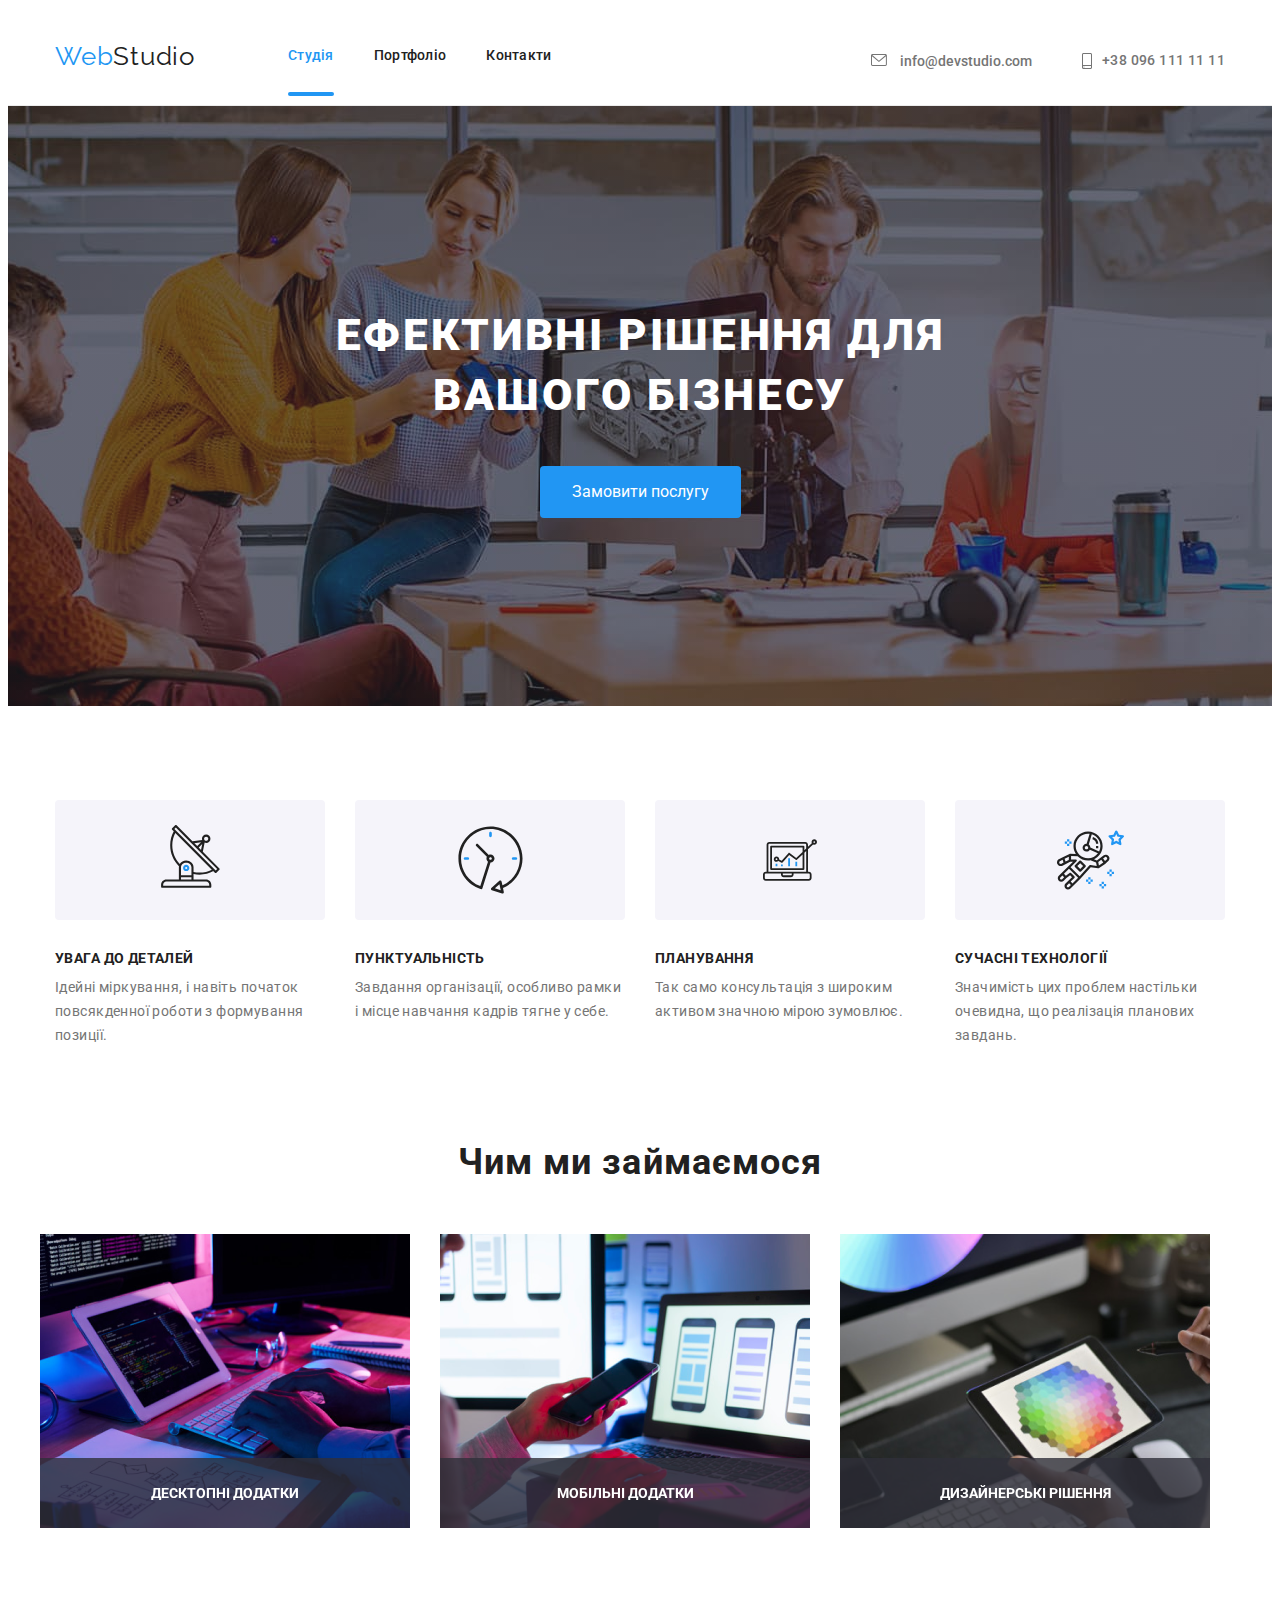
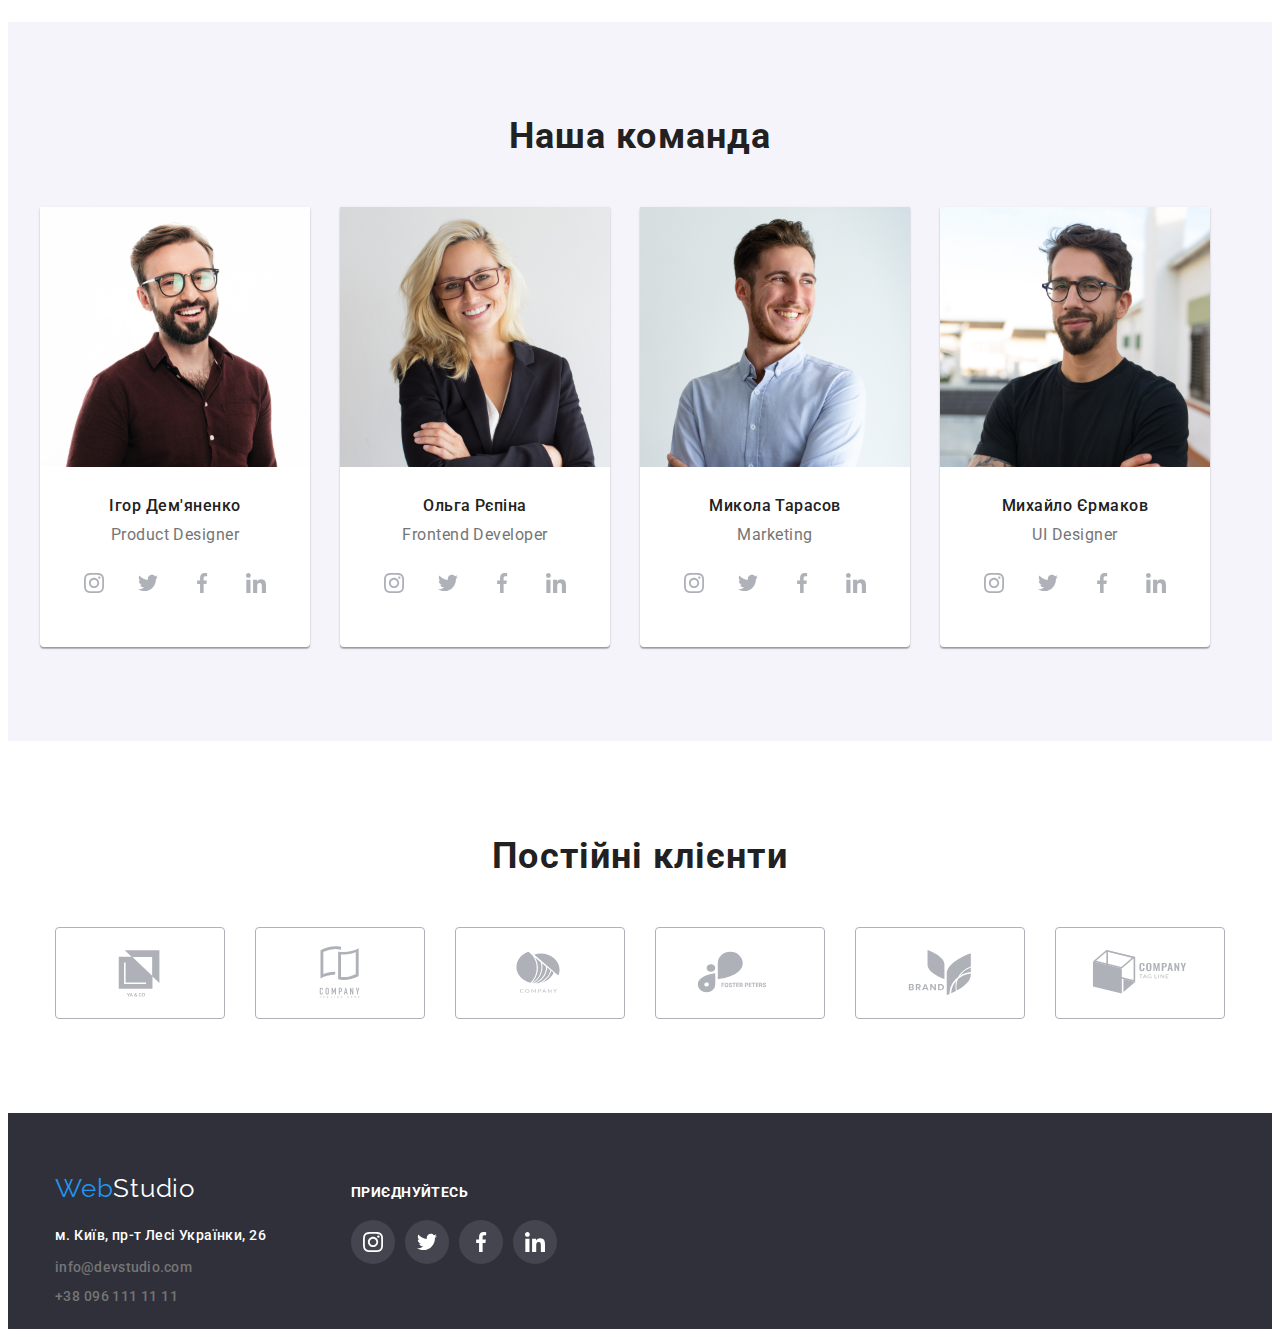
==== index.html @ a41fbf71 "clone" ====
<!DOCTYPE html>
<html lang="en">
<head>
    <meta charset="UTF-8">
    <meta http-equiv="X-UA-Compatible" content="IE=edge">
    <meta name="viewport" content="width=device-width, initial-scale=1.0">
    <title>Document</title>
    <link rel="preconnect" href="https://fonts.googleapis.com">
    <link rel="preconnect" href="https://fonts.gstatic.com" crossorigin>
    <link href="https://fonts.googleapis.com/css2?family=Raleway:wght@700&family=Roboto:wght@400;500;700;900&display=swap" rel="stylesheet">
    <link rel="stylesheet" href="https://cdnjs.cloudflare.com/ajax/libs/modern-normalize/1.1.0/modern-normalize.min.css" integrity="sha512-wpPYUAdjBVSE4KJnH1VR1HeZfpl1ub8YT/NKx4PuQ5NmX2tKuGu6U/JRp5y+Y8XG2tV+wKQpNHVUX03MfMFn9Q==" crossorigin="anonymous" referrerpolicy="no-referrer" />
    <link rel="stylesheet" href="./css/styles.css">
</head>
<body>
<header class="page-header">
<div class="container">
<nav class="main-nav">
<a class="studio line" href="./index.html">Web<span class="span-color">Studio</span></a>
<ul class="site-nav list">
    <li class="item"><a href="./index.html" class="link current line decoration">Студія</a></li>
    <li class="item"><a href="portfolio.html" class="link line">Портфоліо</a></li>
    <li class="item"><a href="Контакти" class="link line">Контакти</a></li>
</ul>
<ul class="info list">
    <li class="meil"><a href="mailto:info@devstudio.com" class="meilstyle line icon-meil"> 
    <svg class="post-icon" width="16" height="12">
    <use href="./images/info.svg#icon-letter"></use>
    </svg> info@devstudio.com</a>


<li class="telefon"><a href="tel:+380961111111" class="telefonstyle line icon-smartphone">
    <svg class="telefon-icon-two" width="10" height="16">
        <use href="./images/info.svg#icon-telephone"></use>
    </svg> +38 096 111 11 11</a>
    
</li>
</div>
</ul>
</nav>
</div>
</header>
<main>
<section class="hero hero-image">
<h1 class="hero-title">Ефективні рішення для <br> вашого бізнесу</h1>
<button data-modal-open class="hero button" type="button">Замовити послугу</button>
<div class="backdrop is-hidden" data-modal>
<div class="modal">
<button class="close-button" data-modal-close>
    <svg class="close-symbol" width="30" height="30">
        <use href="./images/closing.svg#icon-close"></use>
    </svg>
</button>
</div>
</div>
</section>

<section class="features-padding">
<div class="container">
<h2 class="hiden">Особливості</h2>
<ul class="features list">
<li class="features-lists">
<div class="symbol-of-features">
<svg class="features-symbol" width="70" height="70">
    <use href="./images/symbols.svg#icon-antenna"></use>
</svg>
</div>

<h3 class="features-title">Увага до деталей</h3>
<p class="features-text">Ідейні міркування, і навіть початок повсякденної роботи з формування позиції.</p>
</li>

<li class="features-lists">
<div class="symbol-of-features">
    <svg class="features-symbol" width="67" height="70">
        <use href="./images/symbols.svg#icon-clock"></use>
    </svg>
    </div>
<h3 class="features-title">ПУНКТУАЛЬНІСТЬ</h3>
<p class="features-text">Завдання організації, особливо рамки і місце навчання кадрів тягне у себе.</p>
</li>

<li class="features-lists ">
    <div class="symbol-of-features">
        <svg class="features-symbol" width="70" height="54">
            <use href="./images/symbols.svg#icon-diagram"></use>
        </svg>
        </div>
<h3 class="features-title">ПЛАНУВАННЯ</h3>
<p class="features-text">
Так само консультація з широким активом значною мірою зумовлює.
</p>
</li>

<li class="features-lists">
    <div class="symbol-of-features">
        <svg class="features-symbol" width="67" height="70">
            <use href="./images/symbols.svg#icon-astronaut"></use>
        </svg>
        </div>
<h3 class="features-title">СУЧАСНІ ТЕХНОЛОГІЇ</h3>
<p class="features-text">Значимість цих проблем настільки очевидна, що реалізація планових завдань.</p>
</li>
</ul>
</div>
</section>
<section class="work">
<div class="container">
<h2 class="work-title">Чим ми займаємося</h2>
<ul class="list pictures-line">

<li class="pictures-item">
    <div class="work-description">
    <img width="370" src="./images/picture1.png" alt="Picture">
    <p class="work-text">ДЕСКТОПНІ ДОДАТКИ</p>
    </div>
</li>

<li class="pictures-item">
    <div class="work-description">
    <img width="370" src="./images/picture2.png" alt="Picture2">
    <p class="work-text">МОБІЛЬНІ ДОДАТКИ</p>
    </div>
</li>

<li class="pictures-item">
    <div class="work-description">
    <img width="370" src="./images/picture3.png" alt="Picture3">
    <p class="work-text">Дизайнерські рішення</p>
    </div>
</li>
</ul>
</div>
</section>
<section class="team">
<div class="container">
<h2 class="team-title">Наша команда</h2>
<ul class="comand list comand-links">
    <li class="comand-item">
    <img width="270" src="./images/Igor.jpg" alt="Igor">
    <h3 class="comand-title">Ігор Дем'яненко</h3>
    <p class="comand-text">Product Designer</p>
     <ul class="social-items">
    <li class="social-lists"><a class="social-links link" href="#">
    <svg class="team-social-links" width="20" height="20">
        <use href="./images/icons.svg#icon-instagram"></use>
    </svg>
    </a></li>
    <li class="social-lists"><a class="social-links link" href="#">
        <svg class="team-social-links" width="20" height="20">
            <use href="./images/icons.svg#icon-twitter"></use>
        </svg>
    </a></li>
    <li class="social-lists"><a class="social-links link" href="#">
        <svg class="team-social-links" width="20" height="20">
            <use href="./images/icons.svg#icon-facebook"></use>
        </svg>
    </a></li>
    <li class="social-lists"><a class="social-links link" href="#">
        <svg class="team-social-links" width="20" height="20">
            <use href="./images/icons.svg#icon-linkedin"></use>
        </svg>
    </a></li>
     </ul>
    <li>
        <li class="comand-item">
        <img width="270" src="./images/Olga.jpg" alt="Olga">
       <h3 class="comand-title">Ольга Рєпіна</h3> 
       <p class="comand-text">Frontend Developer</p>
       <ul class="social-items">
        <li class="social-lists"><a class="social-links link" href="#">
            <svg class="team-social-links" width="20" height="20">
                <use href="./images/icons.svg#icon-instagram"></use>
            </svg>
        </a></li>
        <li class="social-lists"><a class="social-links link" href="#">
            <svg class="team-social-links" width="20" height="20">
                <use href="./images/icons.svg#icon-twitter"></use>
            </svg>
        </a></li>
        <li class="social-lists"><a class="social-links link" href="#">
            <svg class="team-social-links" width="20" height="20">
                <use href="./images/icons.svg#icon-facebook"></use>
            </svg>
        </a></li>
        <li class="social-lists"><a class="social-links link" href="#">
            <svg class="team-social-links" width="20" height="20">
                <use href="./images/icons.svg#icon-linkedin"></use>
            </svg>
        </a></li>
         </ul>
        </li>
        
        <li class="comand-item">
            <img width="270" src="./images/Mykola.jpg" alt="Mykola">
           <h3 class="comand-title">Микола Тарасов</h3> 
           <p class="comand-text">Marketing</p> 
           <ul class="social-items">
            <li class="social-lists"><a class="social-links link" href="#">
                <svg class="team-social-links" width="20" height="20">
                    <use href="./images/icons.svg#icon-instagram"></use>
                </svg>
            </a></li>
            <li class="social-lists"><a class="social-links link" href="#">
                <svg class="team-social-links" width="20" height="20">
                    <use href="./images/icons.svg#icon-twitter"></use>
                </svg>
            </a></li>
            <li class="social-lists"><a class="social-links link" href="#">
                <svg class="team-social-links" width="20" height="20">
                    <use href="./images/icons.svg#icon-facebook"></use>
                </svg>
            </a></li>
            <li class="social-lists"><a class="social-links link" href="#">
                <svg class="team-social-links" width="20" height="20">
                    <use href="./images/icons.svg#icon-linkedin"></use>
                </svg>
            </a></li>
             </ul>
            </li>

            <li class="comand-item">
            <img width="270" src="./images/Myhailo.jpg" alt="Myhailo">
            <h3 class="comand-title">Михайло Єрмаков</h3>
            <p class="comand-text">UI Designer</p>
            <ul class="social-items">
                <li class="social-lists"><a class="social-links link" href="#">
                    <svg class="team-social-links" width="20" height="20">
                        <use href="./images/icons.svg#icon-instagram"></use>
                    </svg>
                </a></li>
                <li class="social-lists"><a class="social-links link" href="#">
                    <svg class="team-social-links" width="20" height="20">
                        <use href="./images/icons.svg#icon-twitter"></use>
                    </svg>
                </a></li>
                <li class="social-lists"><a class="social-links link" href="#">
                    <svg class="team-social-links" width="20" height="20">
                        <use href="./images/icons.svg#icon-facebook"></use>
                    </svg>
                </a></li>
                <li class="social-lists"><a class="social-links link" href="#">
                    <svg class="team-social-links" width="20" height="20">
                        <use href="./images/icons.svg#icon-linkedin"></use>
                    </svg>
                </a></li>
                 </ul>
            </li>
    </ul>
    </div>
</section>

<section class="clients">
<div class="container">
<h2 class="clients-title">Постійні клієнти</h2>
<ul class="clients-list">
<li class="clients-images"><a class="brand-link link" href="#">
    <svg class="brand-icon" width="106" height="60">
        <use href="./images/brands.svg#icon-yaco"></use>
     </svg> 
</a>
</li>

<li class="clients-images"><a class="brand-link link" href="#">
    <svg class="brand-icon" width="106" height="60">
        <use href="./images/brands.svg#icon-tagline"></use>
     </svg> 
</a>
</li>

<li class="clients-images"><a class="brand-link link" href="#">
    <svg class="brand-icon" width="106" height="60">
        <use href="./images/brands.svg#icon-company"></use>
     </svg> 
</a> 
</li>

<li class="clients-images"><a class="brand-link link" href="#">
    <svg class="brand-icon" width="106" height="60">
        <use href="./images/brands.svg#icon-foster-peters"></use>
     </svg> 
</a>
</li>

<li class="clients-images"><a class="brand-link link" href="#">
    <svg class="brand-icon" width="106" height="60">
        <use href="./images/brands.svg#icon-brand"></use>
     </svg>
</a>     
</li>

<li class="clients-images"><a class="brand-link link" href="#">
    <svg class="brand-icon" width="106" height="60">
        <use href="./images/brands.svg#icon-company-cube"></use>
     </svg> 
</a>
</li>

</ul>
</div>

</section>
</main>

<footer class="side-color company-logo-two studio-line">
 <div class="container">
<div class="logo-adress">
<address class="list">
    <a class="studiotwo line" href="./index.html">Web<span class="span-color-two">Studio</span></a>
 
<ul class="site-nav-two list">
<li class="adress"><a href="https://goo.gl/maps/or9m5MUyjeENMJDf9" class="link line " target="_blank" rel="noopener noreferrer">м. Київ, пр-т Лесі Українки, 26</a></li>
<li class="meil"><a href="mailto:info@devstudio.com" class="link line ">info@devstudio.com</a></li>
<li class="telefon"><a href="tel:+380961111111" class="link line ">+38 096 111 11 11</a></li>
</ul>
 </address>
 </div>
 

 <div class="join-main">
 <h2 class="join-title">ПРИЄДНУЙТЕСЬ</h2>
 <ul class="social-items">
    <li class="social-lists"><a class="social-links-footer link" href="#">
        <svg class="social-links-team" width="20" height="20">
            <use href="./images/icons.svg#icon-instagram"></use>
        </svg>
    </a></li>
    <li class="social-lists"><a class="social-links-footer link" href="#">
        <svg class="social-links-team" width="20" height="20">
            <use href="./images/icons.svg#icon-twitter"></use>
        </svg>
    </a></li>
    <li class="social-lists"><a class="social-links-footer link" href="#">
        <svg class="social-links-team" width="20" height="20">
            <use href="./images/icons.svg#icon-facebook"></use>
        </svg>
    </a></li>
    <li class="social-lists"><a class="social-links-footer link" href="#">
        <svg class="social-links-team" width="20" height="20">
            <use href="./images/icons.svg#icon-linkedin"></use>
        </svg>
    </a></li>
 </ul>
 </div>
 </div>
</footer>
<script src="./js/modal.js"></script>
</body>
</html>
---- css/styles.css ----
/* основной цвет текста #212121 */

/* цвет 2 для серого #757575 */

/* цвет для веб #2196F3 */

/* цвет снизу ссылок gba(255, 255, 255, 0.6); */

/* вторичный бекграунд  #F5F4FA*/ 

html{
    box-sizing: border-box;
    }
    
    *,*::before,*::after{
    box-sizing: inherit;
    }
    
    .container{
    width: 1200px;
    padding-left: 15px;
    padding-right: 15px;
    margin-left: auto;
    margin-right: auto;
    }
    
    
    
    
    a{
    text-decoration: none;
    }
    
    :root{
        --main-text-color: #212121;
        --text-color-second: #757575;
        
        }
    
        img{
        display: block;
        }
        
        body{
        background-color: #FFFFFF;
        color: var(--main-text-color);
        font-family: Roboto,sans-serif;
        
        }
        
        .line{
        text-decoration: none;
        }
        
        .link{
            font-family: 'Roboto';
            font-style: normal;
            font-weight: 500;
            font-size: 14px;
            line-height: 1.14px;
            letter-spacing: 0.02em;
        }
        
        
        
        .studio{
            
            font-size: 26px;
            line-height: 1.19;
           
        }
        
        .studiotwo{
            
            font-size: 26px;
            line-height: 1.19;
        }
        
        .list{
            
        padding: 0;
        margin: 0;
        list-style: none;
        }
    
        
        h2,
        h3,
        h4,
        h5,
        h6{
        color: var(--main-text-color);
        margin: 0;
        }
    
        h1{
        margin: 0;
        padding: 0;
        }
    
        p{
        margin: 0;
        }
        
        ul{
        margin: 0;
        padding: 0;
        }
        
        
        header{
        border-bottom: 1px solid #ECECEC;
        }

        
        
        .studio{
        font-family: 'Raleway';
        font-style: normal;
        color: #2196F3;
        
        font-size: 26px;
        line-height: 1.19;
        letter-spacing: 0.03em;
        }
        
        .studiotwo{
            font-family: 'Raleway';
            font-style: normal;
        color: #2196F3;
        
        font-size: 26px;
        line-height: 1.19;
        letter-spacing: 0.03em;
        }
        
        .span-color{
        color: #212121;
        }
        
        .span-color-two{
        color: #FFFFFF;
        }
        
        /* site nav and info */
    
        .site-nav{
        margin-left: 93px;
        display: flex;
        
        }
    
       
    
        .site-nav .item:not(:last-child){
            margin-right: 40px;
            
        }
        
        .site-nav a{
        font-family: 'Roboto';
        font-style: normal;
        color: var(--main-text-color);  
        font-weight: 500;
        font-size: 14px;
        line-height: 1.14;
        letter-spacing: 0.02em;  
        }
    
        .site-nav .link{
        display: block;
        padding-top: 32px;
        padding-bottom: 32px;
        transition-property: color;
        transition-duration: 250ms;
        transition-timing-function: cubic-bezier((0.4, 0, 0.2, 1));
        }
        
        .site-nav-two .link{
            transition-property:color;
            transition-duration: 250ms;
            transition-timing-function: cubic-bezier((0.4, 0, 0.2, 1));
        }
        
        
        .info{
        padding-top: 32px;
        padding-bottom: 32px;
        margin-left: auto;
        display: flex;
        justify-content: center;
        
        }

        .meilstyle{
        color: #757575;
        transition-property: color;
        transition-duration: 250ms;
        transition-timing-function: cubic-bezier((0.4, 0, 0.2, 1));
        }
        
        .meil{
            margin-right: 50px;
            
        }
        
        .meil-icon{
            display: flex;
        justify-content: left;
        fill:#757575;
        
        }

        .meil-icon:hover{
        color: #2196F3;
        }

        .post-icon{
            
            margin-right: 10px;
            fill: currentColor;
            
            
        }

        .telefonstyle{
            transition-property:color;
        transition-duration: 250ms;
        transition-timing-function: cubic-bezier((0.4, 0, 0.2, 1));
        }
        
        .telefon-icon{
            display: flex;
            justify-content: left;
            fill: #757575;
            
        }

        .telefon-icon:hover{
            color: #2196F3;
        }

        .telefon-icon-two{
            
        margin-right: 10px;
        fill: currentColor;
        
        }
       
       .telefon:hover{
        color: #2196F3;
       }
       
       
    
        .main-nav{
        display: flex;
        align-items: center;
        
        }
    
        .line-buttons{
        
        display: flex;
        align-items: center;
        justify-content: center
        }
    
        .button-item:not(last-child){
        margin-right: 30px;
        }
    
        .buttons-all{
        background-color:#FFFFFF
        }
    
        
        .meil a{
            
        font-family: 'Roboto';
        font-style: normal;
        font-weight: 500;
        font-size: 14px;
        line-height: 1.14;
        color: var(--text-color-second);
        
        }
        .telefon a{
            display: flex;
            align-items: center;
            font-family: 'Roboto';
            font-style: normal;
            font-weight: 500;
            font-size: 14px;
            line-height: 1.71;
            letter-spacing: 0.03em;
            color: var(--text-color-second);
            
        }

        .info{
        align-items: center;
        }
        
        .site-nav-two .link:hover,
        .site-nav-two .link:focus {
        color: #2196F3;
        }
    
        .site-nav .link:hover,
        .site-nav .link:focus {
        color: #2196F3;
        }
        
        .site-nav .link.current{
        color: #2196F3;
        }
        
        .meilstyle:hover,
        .meilstyle:focus {
        color: #2196F3;
        }
        
        

        .telefonstyle:hover,
        .telefonstyle:focus {
        color: #2196F3;
        }

        .site-nav .link{
            position: relative;
        }
        
        .item .decoration::after{
            content:'' ;
        display: block;
        width: 100%;
        height: 4px;
        background: #2196F3;
        position: absolute;
        border-radius: 2px;
        bottom: 0;
        left: 0;
        }

        

        

        .links{
            
            
            font-size: 26px;
            line-height: 1.19;
            letter-spacing: 0.03em;
        }
        
        .current-now{
        color: #FFFFFF;
        background-color: #2196F3;
            
            
            font-size: 26px;
            line-height: 1.19;
            letter-spacing: 0.03em;
        }
        
        
        
        /* Hero */
        .hero{
        
            padding-top: 200px;
            padding-bottom: 200px;
            text-align: center;
        background-color: #2F303A;
        }


        .hero-image{
            
            background-color: #2F303A;
            background-image: linear-gradient(
                to right,
                 rgba(47, 48, 58, 0.4),
                 rgba(47, 48, 58, 0.4)),
                url(../images/hero.jpg);
            max-width: 1600px;
            height: 600px;
            margin-left: auto;
            margin-right: auto;
            background-repeat: no-repeat;
            background-position: center;
            background-size: cover;
        
        }

        .hero-title{
            
            margin-bottom: 40px;
            margin-top: 0;
            font-weight: 900;
            font-size: 44px;
            line-height: 1.36;
            text-align: center;
            letter-spacing: 0.06em;
            text-transform: uppercase;
            
            color: #FFFFFF;
        }
        
        .hero.button{
        cursor: pointer;
        border: 0;
        border-radius: 4px;
        padding: 11px 32px;
        text-align: center;
        color: #FFFFFF;
        background-color: #2196F3;
        font-family: inherit;
        
        font-size: 16px;
        line-height: 1.87;
        }

        .backdrop{
        position: fixed;
        top: 0;
        left: 0;
        width: 100%;
        height: 100%;
        background-color:rgba(0, 0, 0, 0.2);;
        }

        .backdrop.is-hidden{
        opacity: 0;
        pointer-events: none;
        }

        .close-button{
            background: transparent;
            border: 1px solid rgba(0, 0, 0, 0.1);
            border: none;
            position: absolute;
            right: 8px;
            top: 8px;
        }

        

        .modal{
        min-width: 528px;
        min-height: 581px;
        top: 221px;
        left: 536px;
        background-color: #FFFFFF;
        position: absolute;
        top: 50%;
        left: 50%;
        transform: translate(-50%, -50%) scale(1);
        box-shadow: 0px 1px 3px rgba(0, 0, 0, 0.12), 0px 1px 1px rgba(0, 0, 0, 0.14), 0px 2px 1px rgba(0, 0, 0, 0.2);
        border-radius: 4px;
        transition: transform 300ms linear ;
        }

        .backdrop.is-hidden .modal{
            transform: translate(-50%, -50%) scale(0);
        }

        .close-symbol{
            display: flex;
            align-items: center;
            justify-content: center;
            
        }
        
        /* Main page */
        
        .hiden{
        position: absolute;
        clip: rect(0 0 0 0);
        width: 1px;
        height: 1px;
        margin: -1px;
        }
        
        .features p{
        color: var(--text-color-second);
        }
        
        .features{
            display: flex;
        }
    
        .features-padding{
        padding-top: 94px;
        }
    
        .features-title{
        
        
        font-size: 14px;
        line-height: 16px;
        letter-spacing: 0.03em;
        text-transform: uppercase;
        
        color: var(--main-text-color);
        }
        
        .features-text{
        margin-top: 10px;
        margin-bottom: 0;
        
        font-size: 14px;
        line-height: 1.71;
        letter-spacing: 0.03em;
        color: var(--text-color-second);
        }

        .features-list{
            list-style-type: none;
            display: flex;
            align-items: center;
            justify-content: center;
            gap: 30px;
            
        
        
        }

        .symbol-of-features{
            display: flex;
            align-items: center;
            justify-content: center;
            background: #F5F4FA;
            border-radius: 4px;
            width: 270px;
            height: 120px;
            margin-bottom: 30px;
            
        }

        .features-lists{
            margin-right: 30px;
            gap: 30px;
        }

        
        .pictures-line{
        display: flex;
        align-items: center;
        justify-content: center;
        }
    
        .pictures-item{
        margin-right: 30px;
        }

        .work-description{
        position: relative;
        }

        .work-text{
        white-space: nowrap;
        position: absolute;
        bottom: 0;
        left: 0;
        font-family: 'Roboto';
        font-style: normal;
        display: flex;
        align-items: center;
        justify-content: center;
        width: 100%;
        height: 70px;
        color: #FFFFFF;
        font-weight: 700;
        text-align: center;
        letter-spacing: 0.03;
        text-transform: uppercase;
        font-size: 14px;
        line-height: 16px;
        background: rgba(47, 48, 58, 0.8);
        
        }

        
        .comand{
            
            display: flex;
            align-items: center;
            justify-content: center;
        }
    
        .comand-item{
            box-shadow: 0px 1px 3px rgba(0, 0, 0, 0.12), 0px 1px 1px rgba(0, 0, 0, 0.14), 0px 2px 1px rgba(0, 0, 0, 0.2);
            border-radius: 0px 0px 4px 4px;
        background-color: #FFFFFF;
        margin-right: 30px;
        }
    
        .work{
        padding-bottom: 94px;
        padding-top: 94px;
        }
        
        .work-title{
        padding-bottom: 50px;    
        font-size: 36px;
        line-height: 1.16;
        text-align: center;
        letter-spacing: 0.03em;
        
        color: var(--main-text-color);
        }
        
        .team{
            
            padding-top: 94px;
            padding-bottom: 94px;
        background-color: #F5F4FA;
        
        }
        
        .team-title{
        
            margin-bottom: 50px;
            font-size: 36px;
            line-height: 1.16;
            text-align: center;
            letter-spacing: 0.03em;
            color: var(--main-text-color);
        }
        
        
        
         .team{
        padding-bottom: 94px;
        
         }
    
        .comand p{
        
        color: var(--text-color-second);
        }

        
        
        .comand-title{
            
            margin-top: 30px;
            margin-bottom: 10px;
            font-weight: 500;
            font-size: 16px;
            line-height: 1.18;
            text-align: center;
            letter-spacing: 0.03em;
            color: var(--main-text-color);
        }
        
        .comand-text{
            
            margin-bottom: 16px;
            font-size: 16px;
            line-height: 1.18;
            text-align: center;
            letter-spacing: 0.03em;
            color: var(--text-color-second);
        }

        .social-items{
        padding-bottom: 42px;
        display: flex;
        justify-content: center;
        gap: 10px;
        list-style-type: none;
        }

        .social-lists{
        
        width: 44px;
        height: 44px;
        }

        .social-links{
        
        width: 100%;
        height: 100%;
        border-radius: 50%;
        
        display: flex;
        align-items: center;
        justify-content: center;
        transition-property: background-color;
        transition-duration:  250ms;
        transition-timing-function: cubic-bezier((0.4, 0, 0.2, 1));
        
        }

        .social-links-footer{
            width: 100%;
            height: 100%;
            border-radius: 50%;
            
            display: flex;
            align-items: center;
            justify-content: center;
            background-color: rgba(255, 255, 255, 0.1);;
            transition-property: background-color;
        transition-duration: 250ms;
        transition-timing-function: cubic-bezier((0.4, 0, 0.2, 1));
        }

        .social-links-team{
        fill: #FFFFFF;
        }

        .social-links-footer:hover{
        background-color: #2196F3;
        }

        .social-links-footer:hover .social-links-team{
            fill: #FFFFFF;
        }

        .team-social-links{
        
        fill: #AFB1B8;
        }

        .social-links:hover{
            background-color: #2196F3;
        }

        .social-links:hover .team-social-links{
        fill: #FFFFFF;
        }

        .clients{
            padding-top: 94px;
            padding-bottom: 94px;
            background-color: #FFFFFF;
        }
        

        .clients-title{
        margin-bottom: 50px;
        font-family: 'Roboto';
        font-style: normal;
        font-weight: 700;
        font-size: 36px;
        line-height: 42px;
        text-align: center;
        letter-spacing: 0.03em;

        

color: #212121;
        }

        .clients-list{
            list-style-type: none;
            display: flex;
            align-items: center;
            justify-content: center;
            cursor: pointer;
            
            
        }

        .brand-icon{
        fill: #AFB1B8;
        transition-property: fill;
        transition-duration: 250ms;
        transition-timing-function: cubic-bezier((0.4, 0, 0.2, 1));
        }

        

        .brand-link:hover .brand-icon{
        
        fill: #2196F3;
        }

        

        .brand-link{
            width: 100%;
            height: 100%;
            border-radius: 4px;
            border: 1px solid #AFB1B8;
            display: flex;
            align-items: center;
            justify-content: center;
            width: 170px;
            height: 92px;
            color: #AFB1B8;
            border-color: #AFB1B8;
            transition-property: border;
        transition-duration: 250ms;
        transition-timing-function: cubic-bezier((0.4, 0, 0.2, 1));
        }

        .brand-link:hover{
        border: 1px solid #2196F3;
        }

        

        .clients-images{
        margin-right: 30px;
        }

        .clients-images:last-child{
            margin-right: 0px;
        }
        
        
        /*Portfolio css */
        
        /*buttons*/
         
        .buttons .links{
            transition-property: background-color, color;
            transition-duration: 250ms;
            transition-timing-function: cubic-bezier(0.4, 0, 0.2, 1);}

        .buttons .links:hover,
        .buttons .links:focus{
            box-shadow: 0px 3px 1px rgba(0, 0, 0, 0.1), 0px 1px 2px rgba(0, 0, 0, 0.08), 0px 2px 2px rgba(0, 0, 0, 0.12);
        color: #FFFFFF;
        background-color: #2196F3;
        }
    
        .buttons{
        
        margin-bottom: 50px;
        }
        
        .buttons-all{
        padding-top: 94px;
        }
    
        .button-one{
            cursor: pointer;
        padding-top: 6px;
        padding-bottom: 6px;
        padding-left: 25px;
        padding-right: 25px;
        min-width: 73px;
        border-radius: 4px;
        }
    
        .button-two{
            cursor: pointer;
            padding-top: 6px;
            padding-bottom: 6px;
            padding-left: 22px;
            padding-right: 22px;
        min-width: 125px;
        border-radius: 4px;
        }
    
        .button-three{
            cursor: pointer;
            padding-top: 6px;
            padding-bottom: 6px;
            padding-left: 22px;
            padding-right: 22px;
        min-width: 112px;
        border-radius: 4px;
        }
    
        .button-four{
            cursor: pointer;
            padding-top: 6px;
            padding-bottom: 6px;
            padding-left: 22px;
            padding-right: 22px;
        min-width: 103px;
        border-radius: 4px;
        }
    
        .button-five{
            cursor: pointer;
            padding-top: 6px;
            padding-bottom: 6px;
            padding-left: 22px;
            padding-right: 22px;
        min-width: 130px;
        border-radius: 4px;
        }
    
        .size{
            border: 0;
            font-weight: 500;
            font-size: 16px;
            line-height: 1.62;
            letter-spacing: 0.03em;
        }
        
        .images-title{
            
            margin-top: 20px;
            margin-bottom: 4px;
            
            font-size: 18px;
            line-height: 2;
             letter-spacing: 0.06em;
            color: var(--main-text-color);
        }
        
        
        
        
         .main-flex{
        
            background-color: #FFFFFF;
         
        display: flex;
        flex-wrap: wrap;
         }
    
         .buttons-all{
            padding-bottom: 94px;
         }

         
    
         .second-flex{
         border-right: 1px solid #EEEEEE;
         border-bottom: 1px solid #EEEEEE;
        border-left: 1px solid #EEEEEE;
         background-color: #FFFFFF;
         width: 370px;
         margin-right: 30px;
         margin-bottom: 30px;
         
         }
    
         .second-flex p{
        
         }
    
         .second-flex:nth-last-child(-n+3) {
        margin-bottom: 0;
         }
    
         .images-title{
        margin-top: 20px;
        margin-left: 24px;;
         }
    
         .images-text{
        padding-top: 4px;
         margin-left: 24px;;
         }
    
         .second-flex:nth-child(3n) {
            margin-right: 0;
         }
    
        .images-text{
            
           
            font-size: 16px;
            line-height: 1.8;
            letter-spacing: 0.03em;
            color: var(--text-color-second);
        }

        .techno{
            position: relative;
            overflow: hidden;
        }

        

        .description-text{
            position: absolute;
            top: 0;
            left: 0;
            padding-top: 63px;
            padding-right: 24px;
            padding-bottom: 63px;
            padding-left: 24px;
            width: 100%;
            height: 100%;
            background: rgba(33, 150, 243, 0.9);
            font-size: 18px;
            line-height: 1.56;
            color: #FFFFFF;
            transform: translateY(100%);
            opacity: 0;
            transition: transform 250ms cubic-bezier(0.4, 0, 0.2, 1),
              opacity 250ms cubic-bezier(0.4, 0, 0.2, 1);
    
        }

        .images-ref:hover .description-text{
            transform: translateY(0%);
           opacity: 1
        }

        .images-ref{
        display: block;
        }
        
        .images-ref:hover,
        .images-ref:focus{
            
            box-shadow: 0px 1px 1px rgba(0, 0, 0, 0.12), 0px 4px 4px rgba(0, 0, 0, 0.06), 1px 4px 6px rgba(0, 0, 0, 0.16);
        }
           
            
        
        
        
        
        /*footer для портфолио и индекс*/
        .adress a{
            font-family: 'Roboto';
            font-style: normal;
            color: #FFFFFF;
            margin-top: 20px;
            margin-bottom: 9px;
            font-size: 14px;
            line-height: 1.71;
            letter-spacing: 0.03em;
        }
    
        .studio-line-two{
        padding-top: 60px;
        }
    
        .studio-line{
        
        padding-top: 60px;
        padding-bottom: 20px;
        }
    
        .studiotwo{
            margin-right: 156px;
        }
    
        .adress{
            margin-right: 70px;
        margin-top: 20px;
        
        }
    
        .meil{
        margin-top: 9px;
        
        }
    
        .telefon{
        margin-top: 9px;
        
        }

        .join-main{
            
            
        }

       .join-title{
        margin-bottom: 20px;
        font-family: 'Roboto';
        font-style: normal;
        font-weight: 700;
        font-size: 14px;
        line-height: 16px;
        letter-spacing: 0.03em;
        color: #FFFFFF;
       }

       

       footer .container{
        
        display: flex;
        align-items: baseline;
       }
       
        
        .side-color{
        background-color:#2F303A;
        
        }
        
        
        .images h3{
        color: var(--main-text-color);
        }
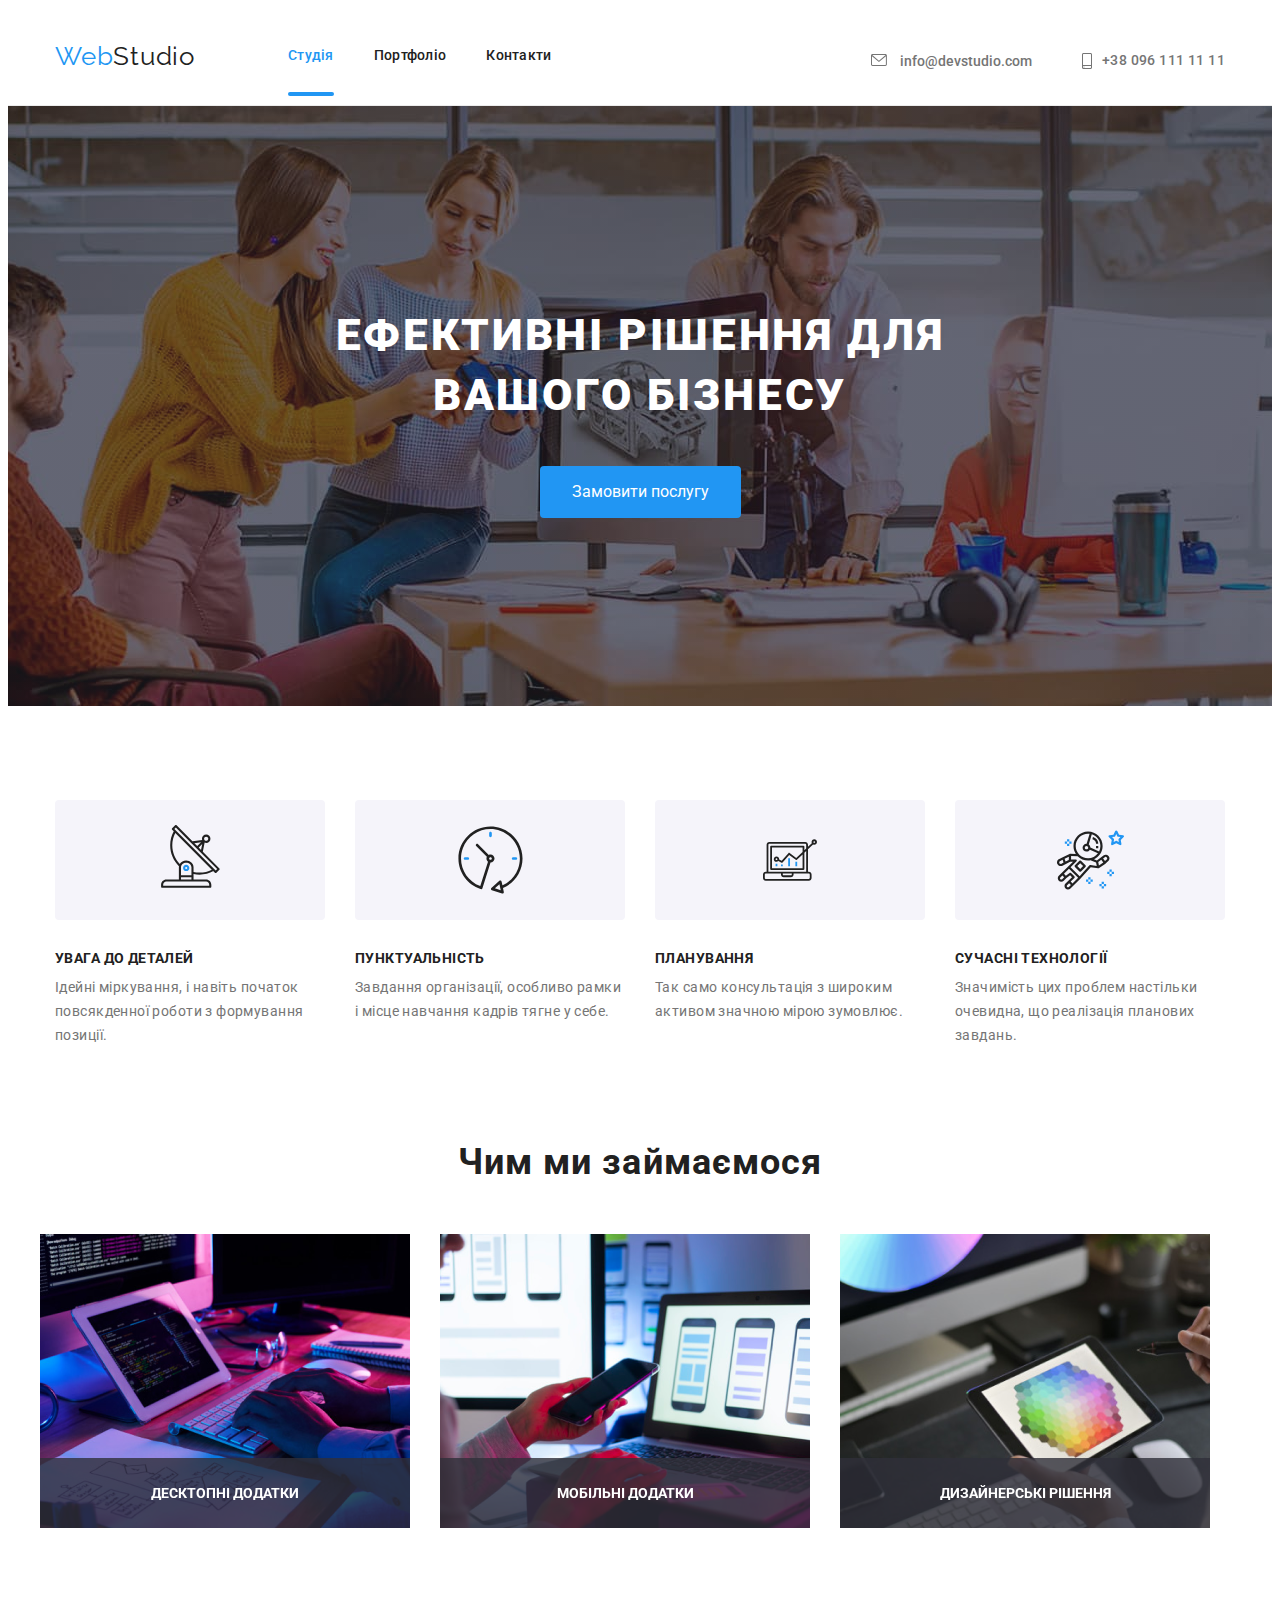
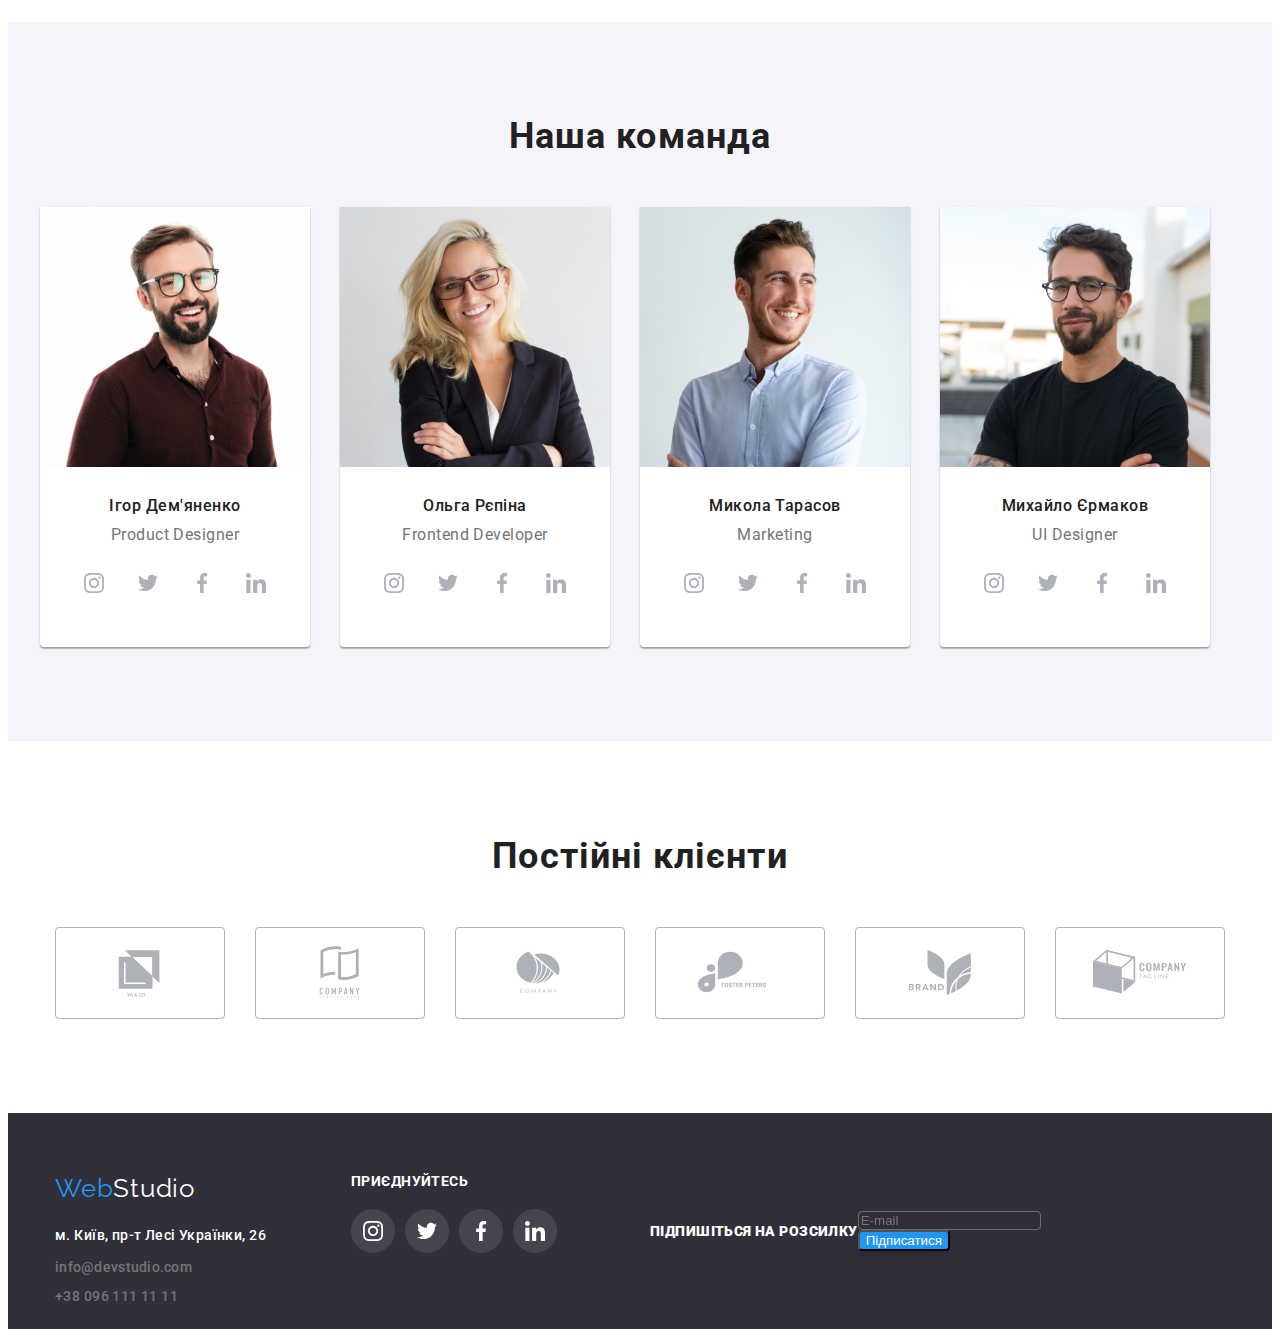
==== commit 80a50d0c: "footer-login" ====
--- a/index.html
+++ b/index.html
@@ -302,7 +302,7 @@
 </main>
 
 <footer class="side-color company-logo-two studio-line">
- <div class="container">
+ <div class="container-footer">
 <div class="logo-adress">
 <address class="list">
     <a class="studiotwo line" href="./index.html">Web<span class="span-color-two">Studio</span></a>
@@ -341,7 +341,20 @@
     </a></li>
  </ul>
  </div>
+ <div class="login-footer-text">
+    <b class="footer-text">Підпишіться на розсилку</b>
+   
+   <form class="form-footer">
+    <input class="form-input-footer" type="email" name="mail" id="mail" placeholder="E-mail">
+        <button class="button-submit" type="submit">Підписатися</button>
+   </form>
+   </div>
  </div>
+
+ 
+
+
+
 </footer>
 <script src="./js/modal.js"></script>
 </body>
--- a/css/styles.css
+++ b/css/styles.css
@@ -22,6 +22,16 @@
     padding-right: 15px;
     margin-left: auto;
     margin-right: auto;
+    
+    }
+
+    .container-footer{
+        width: 1200px;
+        padding-left: 15px;
+        padding-right: 15px;
+        margin-left: auto;
+        margin-right: auto;
+        display: flex;
     }
     
     
@@ -1075,6 +1085,55 @@
         color: #FFFFFF;
        }
 
+       .footer-text{
+        
+       }
+
+       .login-footer-text{
+        
+        display: flex;
+        align-items: center;
+        justify-content: center;
+        color: #FFFFFF;
+        margin-bottom: 20px;
+        font-family: 'Roboto';
+        font-style: normal;
+        font-weight: 700;
+        font-size: 14px;
+        line-height: 16px;
+        letter-spacing: 0.03em;
+        text-transform: uppercase;
+        margin-left: 93px;
+       }
+
+       .button-submit{
+        display: flex;
+        align-items: center;
+        justify-content: center;
+        cursor: pointer;
+        color: #FFFFFF;
+        background: #2196F3;
+        box-shadow: 0px 4px 4px rgba(0, 0, 0, 0.15);
+        border-radius: 4px;
+       }
+
+       
+
+       .form-input-footer{
+        display: flex;
+        align-items: center;
+        justify-content: center;
+        border: 1px solid rgba(255, 255, 255, 0.3);
+        filter: drop-shadow(0px 4px 4px rgba(0, 0, 0, 0.15));
+        border-radius: 4px;
+        background-color: transparent;
+        color:rgba(255, 255, 255, 0.6);
+       }
+
+       
+
+      
+
        
 
        footer .container{
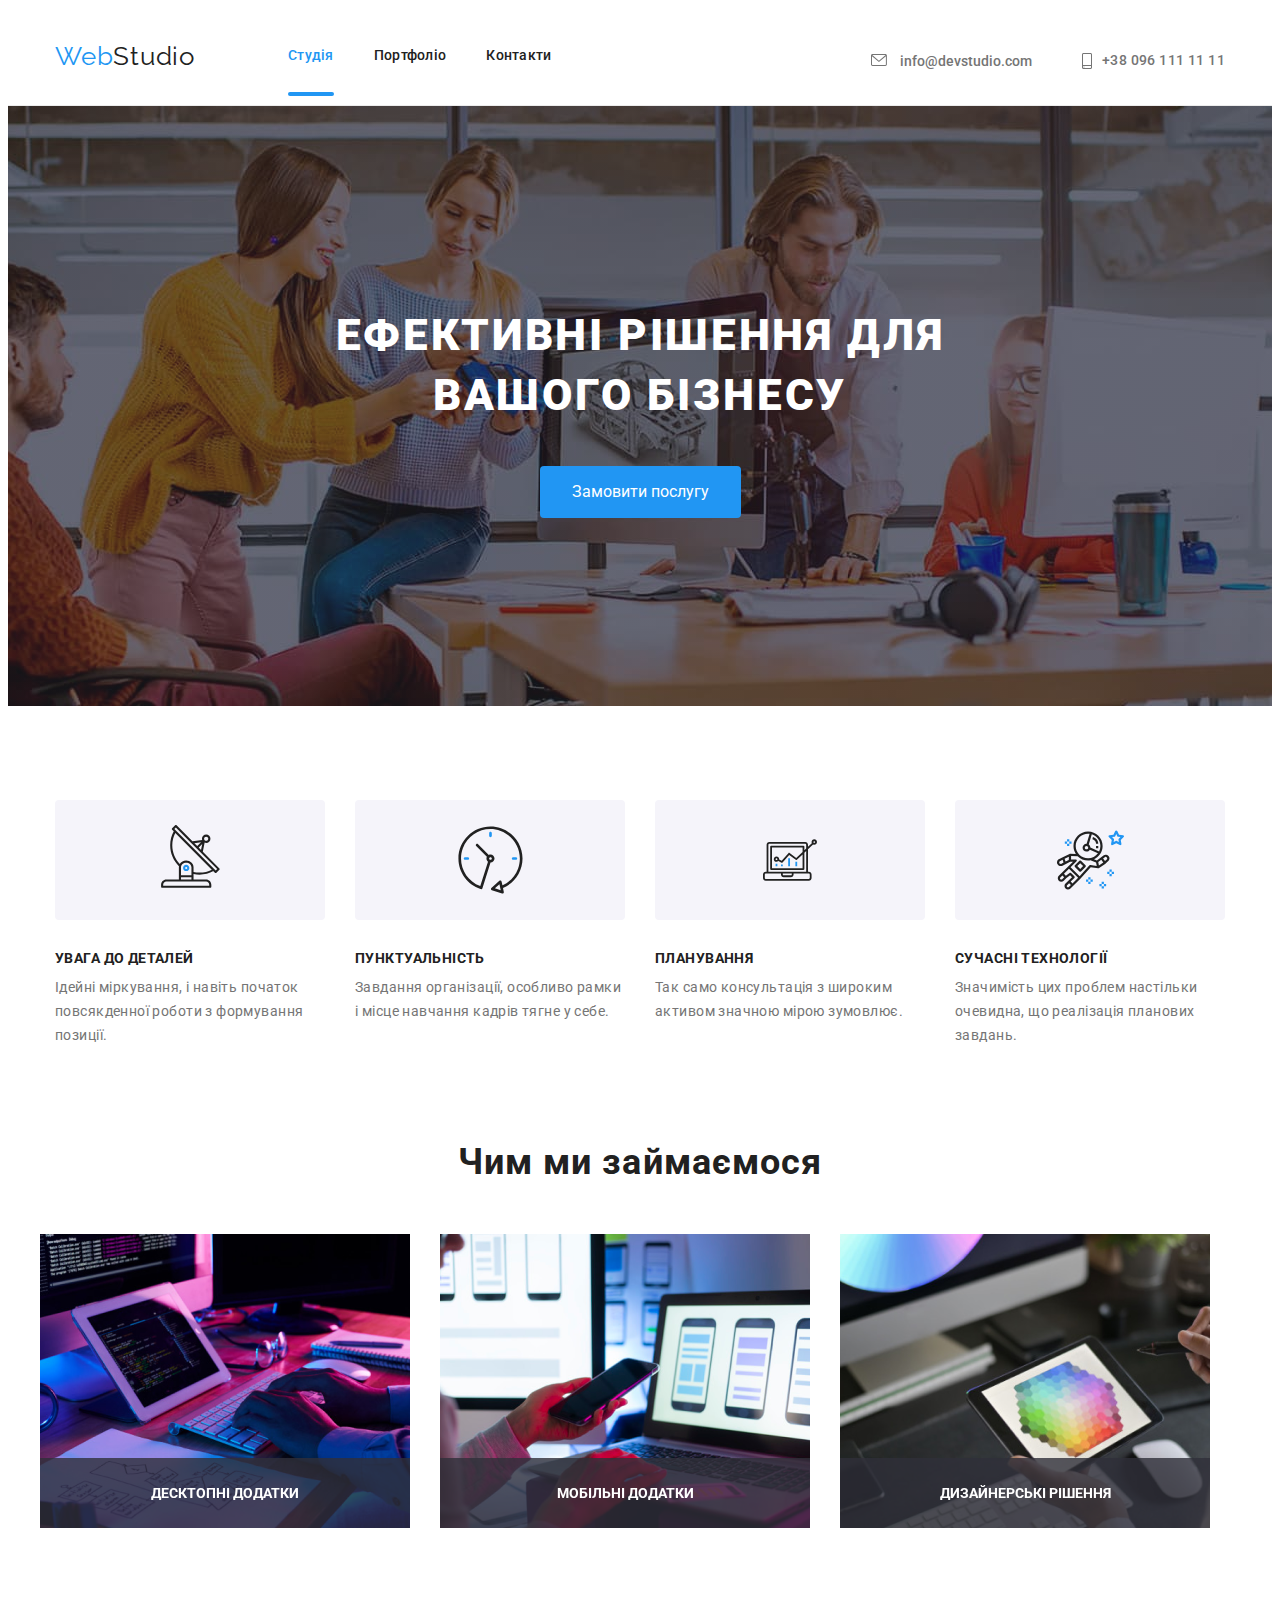
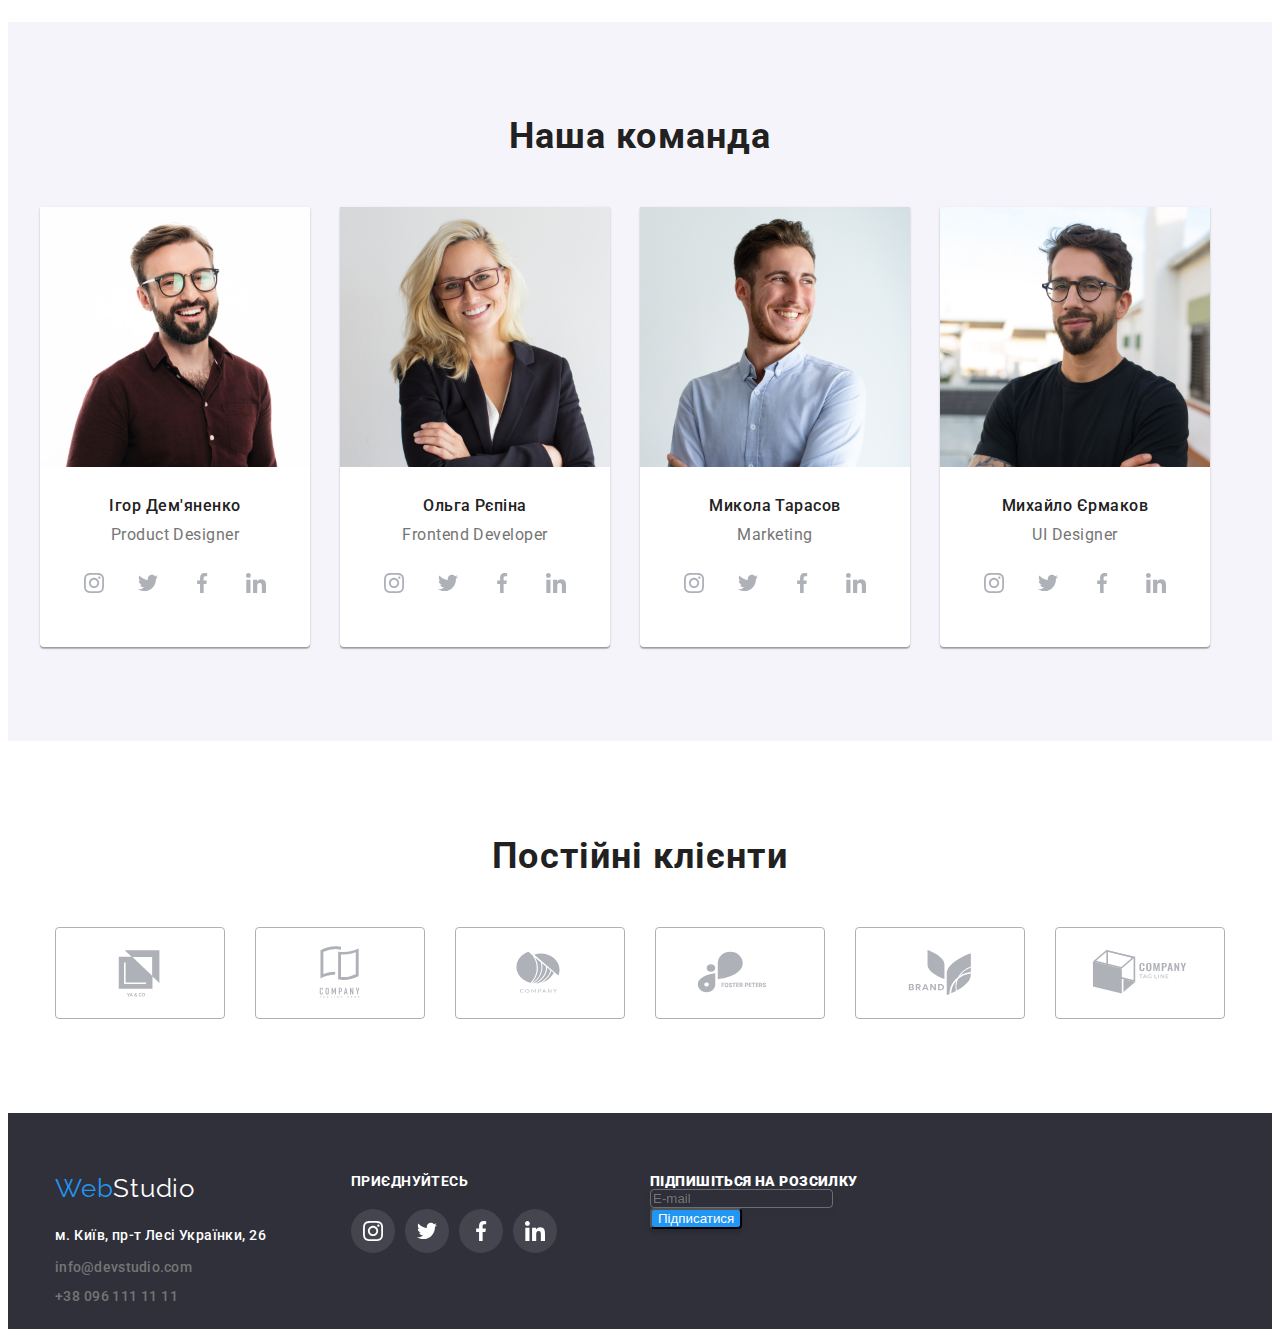
==== commit a2149153: "modalka" ====
--- a/index.html
+++ b/index.html
@@ -50,6 +50,40 @@
         <use href="./images/closing.svg#icon-close"></use>
     </svg>
 </button>
+<p class="modal-title">Залиште свої дані, ми вам передзвонимо</p>
+<form class="modal-form">
+<label class="modal-name" for="user-name">Ім'я</label>
+<div class="input-wrapper">
+<input type="text" name="user-name" id="user-name" class="modal-input" required>
+<svg class="modal-icon" width="18" height="18">
+    <use href="./images/icons.svg#icon-person"></use>
+</svg>
+</div>
+
+<label class="modal-name" for="user-tel">Телефон</label>
+<div class="input-wrapper">
+<input type="tel" id="user-tel" name="user-tel" class="modal-input" required>
+<svg class="modal-icon" width="18" height="18">
+    <use href="./images/icons.svg#icon-phone"></use>
+</svg>
+</div>
+
+<label class="modal-name" for="user-email">Пошта</label>
+<div class="input-wrapper">
+<input type="email" id="user-email" name="user-email" class="modal-input" required>
+<svg class="modal-icon" width="18" height="18">
+    <use href="./images/icons.svg#icon-email"></use>
+</svg>
+</div>
+
+<label class="modal-name" for="comment">Коментар</label>
+<textarea class="text-area" name="comment" id="comment"  placeholder="Введіть текст"></textarea>
+
+<input class="check-box" type="checkbox" name="policy" id="policy">
+<label class="check-label" for="policy">Погоджуюся з розсилкою та приймаю  Умови договору</label>
+
+<button class="modal-button" type="submit">Відправити</button>
+</form>
 </div>
 </div>
 </section>
--- a/css/styles.css
+++ b/css/styles.css
@@ -460,7 +460,7 @@
         
 
         .modal{
-        min-width: 528px;
+        max-width: 528px;
         min-height: 581px;
         top: 221px;
         left: 536px;
@@ -472,6 +472,116 @@
         box-shadow: 0px 1px 3px rgba(0, 0, 0, 0.12), 0px 1px 1px rgba(0, 0, 0, 0.14), 0px 2px 1px rgba(0, 0, 0, 0.2);
         border-radius: 4px;
         transition: transform 300ms linear ;
+        padding: 40px;
+        }
+
+        .modal-title{
+        font-family: 'Roboto';
+        font-style: normal;
+        font-weight: 700;
+        font-size: 20px;
+        line-height: 23px;
+        text-align: center;
+        letter-spacing: 0.03em;
+        margin-bottom: 12px;
+        color: #212121;
+        }
+
+        .input-wrapper{
+        position: relative;
+        margin-bottom: 10px;
+        margin-top: 4px;
+        }
+
+        .modal-name{
+            width: 22px;
+            height: 14px;
+            left: 576px;
+            top: 296px;
+            font-family: 'Roboto';
+            font-style: normal;
+            font-weight: 400;
+            font-size: 12px;
+            line-height: 14px;
+            letter-spacing: 0.01em;
+            color: #757575;
+            margin-right: 466px;
+            
+        }
+    
+        .modal-input{
+        max-width: 528px;
+        width: 100%;
+        height: 40px;
+        border: 1px solid rgba(33, 33, 33, 0.2);
+        border-radius: 4px;
+        outline: transparent;
+        padding-left: 24px;
+        
+        }
+
+        .modal-input:focus{
+        border-color: #2196F3;
+        }
+
+        .modal-input:focus + .modal-icon{
+        fill: #2196F3;
+        }
+
+        .modal-icon{
+        position: absolute;
+        left: 3px;
+        top: 50%;
+        transform: translateY(-50%);
+        
+        }
+
+        .modal-input::placeholder{
+            font-weight: 400;
+            font-size: 12px;
+            line-height: 14px;
+            letter-spacing: 0.01em;
+
+color: rgba(117, 117, 117, 0.5);
+        }
+
+        .text-area{
+        width: 100%;
+        height: 120px;
+        border: 1px solid rgba(33, 33, 33, 0.2);
+        border-radius: 4px;
+        resize: none;
+        margin-bottom: 20px;
+        }
+
+        .check-label{
+        font-family: 'Roboto';
+        font-style: normal;
+        font-weight: 400;
+        font-size: 14px;
+        line-height: 24px;
+        letter-spacing: 0.03em;
+        color: #757575;
+        width: 400px;
+        height: 24px;
+       
+        
+        
+        }
+
+        .modal-button{
+        margin-top: 30px;
+        width: 200px;
+        height: 50px;
+        left: 700px;
+        top: 713px;
+
+       background: #188CE8;
+       box-shadow: 0px 4px 4px rgba(0, 0, 0, 0.15);
+       border-radius: 4px;
+       color: #FFFFFF;
+       border-style: none;
+       cursor: pointer;
         }
 
         .backdrop.is-hidden .modal{
@@ -1091,9 +1201,7 @@
 
        .login-footer-text{
         
-        display: flex;
-        align-items: center;
-        justify-content: center;
+        
         color: #FFFFFF;
         margin-bottom: 20px;
         font-family: 'Roboto';
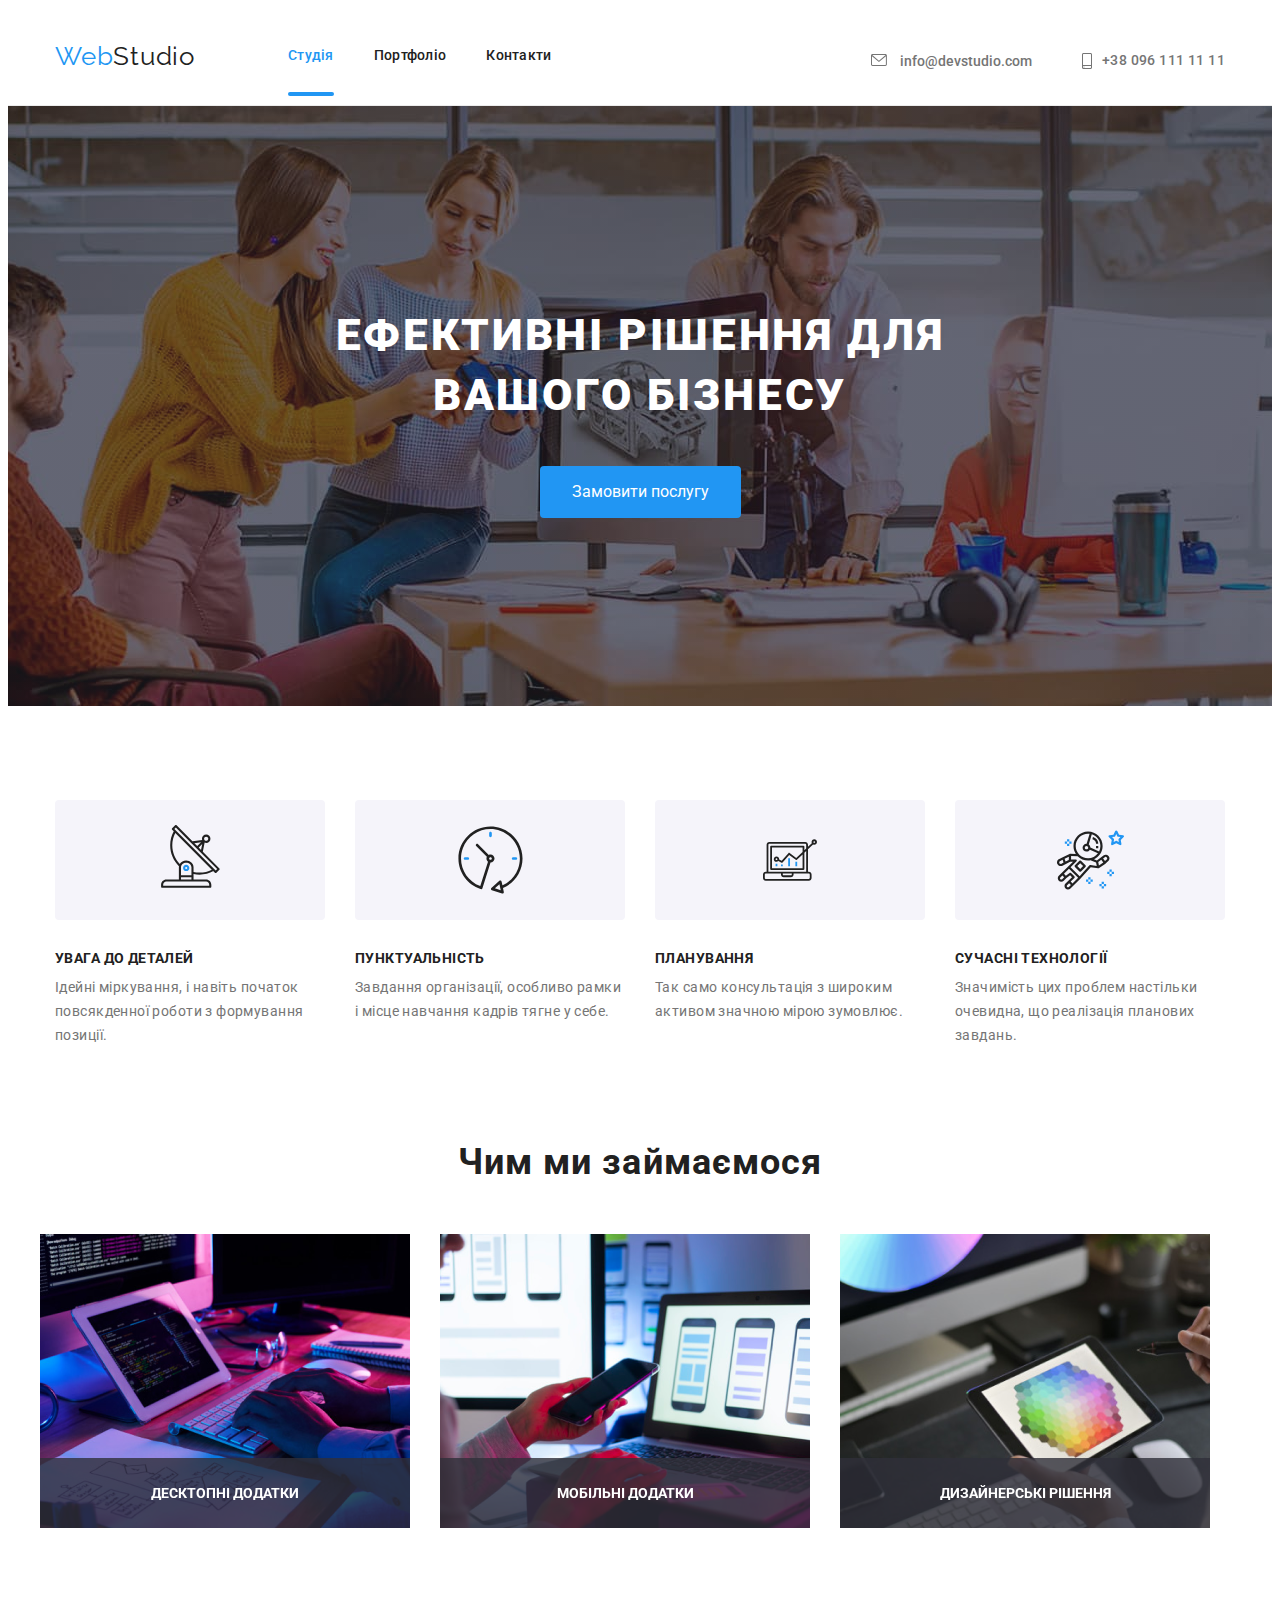
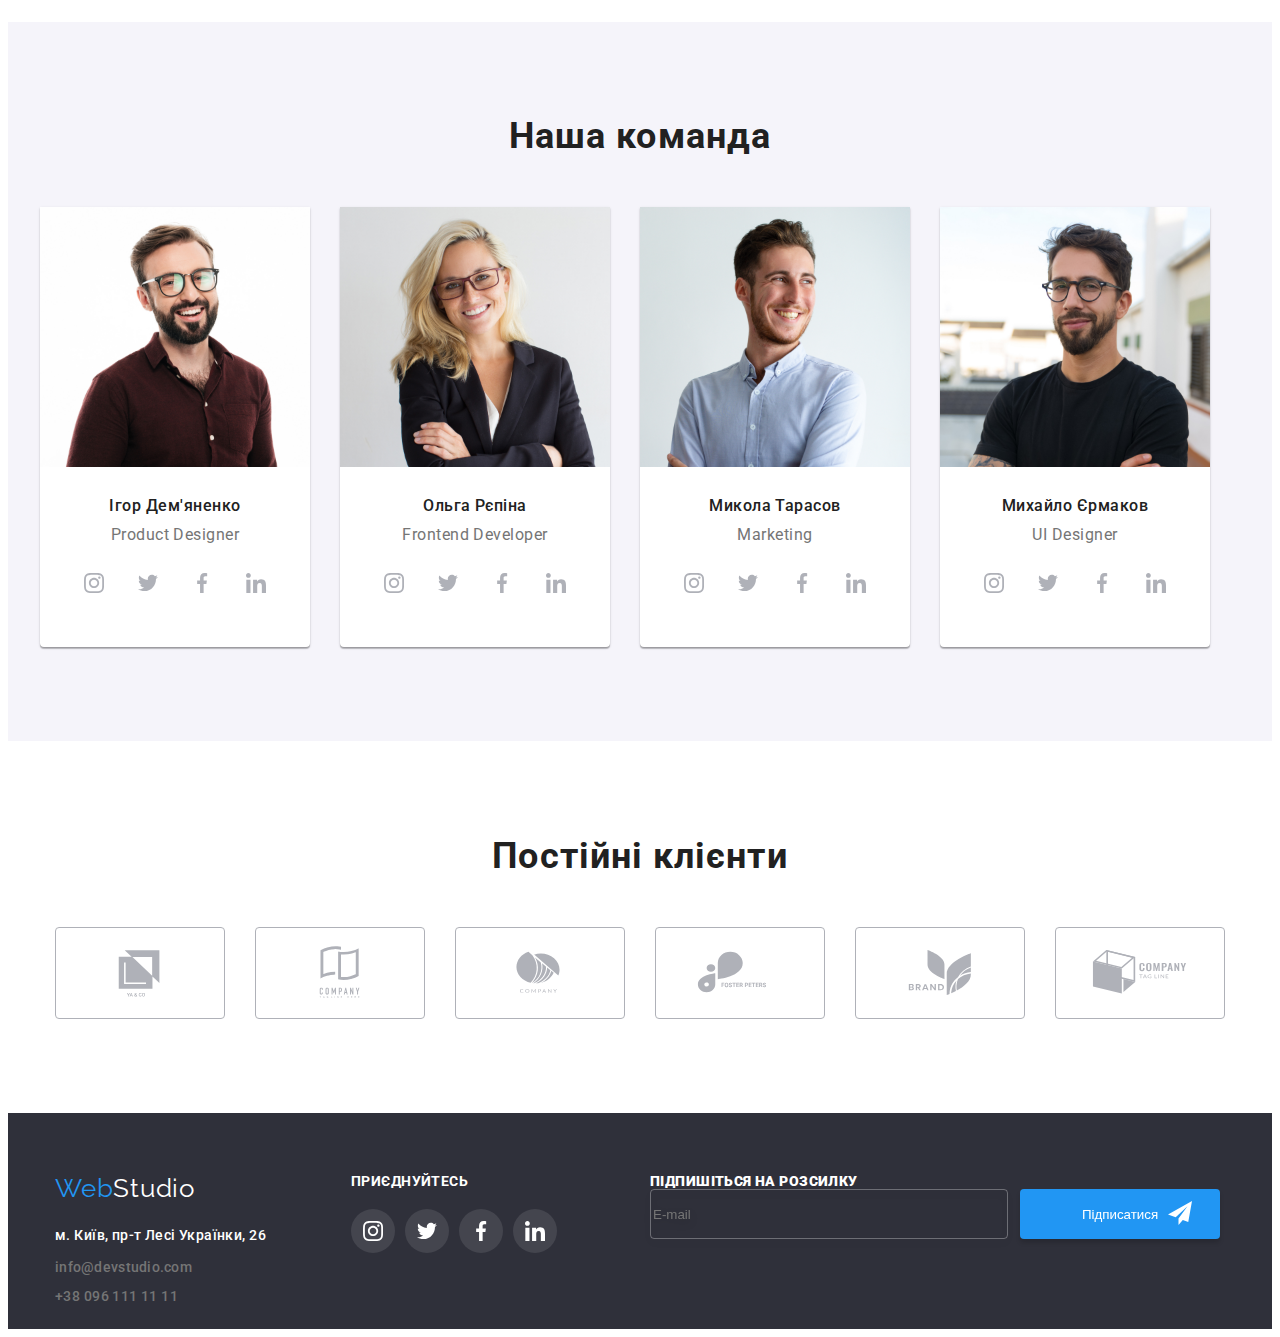
==== commit d984cf59: "home work" ====
--- a/index.html
+++ b/index.html
@@ -79,8 +79,12 @@
 <label class="modal-name" for="comment">Коментар</label>
 <textarea class="text-area" name="comment" id="comment"  placeholder="Введіть текст"></textarea>
 
-<input class="check-box" type="checkbox" name="policy" id="policy">
+<div class="modal-field">
+<input class="check-modal hiden" type="checkbox" name="policy" id="policy">
 <label class="check-label" for="policy">Погоджуюся з розсилкою та приймаю  Умови договору</label>
+</div>
+
+
 
 <button class="modal-button" type="submit">Відправити</button>
 </form>
@@ -380,8 +384,14 @@
    
    <form class="form-footer">
     <input class="form-input-footer" type="email" name="mail" id="mail" placeholder="E-mail">
+    <div class="sends">
         <button class="button-submit" type="submit">Підписатися</button>
+        <svg class="send-icon" width="24" height="24">
+            <use href="./images/icons.svg#icon-send"></use>
+        </svg>
+    </div>
    </form>
+   
    </div>
  </div>
 
--- a/css/styles.css
+++ b/css/styles.css
@@ -455,8 +455,12 @@
             position: absolute;
             right: 8px;
             top: 8px;
-        }
-
+            color: #212121;
+        }
+     
+        .close-button:hover{
+            color: #2196F3;
+        }
         
 
         .modal{
@@ -554,6 +558,8 @@
         margin-bottom: 20px;
         }
 
+        
+
         .check-label{
         font-family: 'Roboto';
         font-style: normal;
@@ -564,10 +570,29 @@
         color: #757575;
         width: 400px;
         height: 24px;
-       
-        
-        
-        }
+        display: flex;
+        align-items: center;
+        
+        }
+
+        .check-label::before{
+        content: '';
+        width: 16px;
+        height: 15px;
+        border: 2px solid #212121;
+        
+        }
+
+        
+
+        .check-modal:checked + .check-label::before{
+            background-color: #2196F3;
+            border: none;
+            background-image: url(../images/check.svg);
+            background-position: center;
+            background-repeat: no-repeat;
+        }
+        
 
         .modal-button{
         margin-top: 30px;
@@ -592,8 +617,17 @@
             display: flex;
             align-items: center;
             justify-content: center;
-            
-        }
+            cursor: pointer;
+            fill: currentColor;
+        }
+
+        .check-icon{
+            position: absolute;
+            left: 62px;
+            bottom: 126px;
+        }
+
+        
         
         /* Main page */
         
@@ -1184,6 +1218,7 @@
             
         }
 
+
        .join-title{
         margin-bottom: 20px;
         font-family: 'Roboto';
@@ -1195,13 +1230,12 @@
         color: #FFFFFF;
        }
 
-       .footer-text{
-        
+       .form-footer{
+        display: flex;
+       align-items: center;
        }
 
        .login-footer-text{
-        
-        
         color: #FFFFFF;
         margin-bottom: 20px;
         font-family: 'Roboto';
@@ -1212,33 +1246,54 @@
         letter-spacing: 0.03em;
         text-transform: uppercase;
         margin-left: 93px;
+        margin-bottom: 20px;
        }
 
        .button-submit{
-        display: flex;
-        align-items: center;
-        justify-content: center;
+        
         cursor: pointer;
         color: #FFFFFF;
         background: #2196F3;
         box-shadow: 0px 4px 4px rgba(0, 0, 0, 0.15);
         border-radius: 4px;
+        width: 200px;
+        height: 50px;   
+        border-style: none;
+        margin-left: 12px;
+        
        }
 
-       
+       .sends{
+        position: relative;
+        
+       }
+
+       .send-icon{
+        position: absolute;
+        fill: #FFFFFF;
+        left: 160px;
+        top: 12px;
+       }
 
        .form-input-footer{
-        display: flex;
-        align-items: center;
+        
         justify-content: center;
         border: 1px solid rgba(255, 255, 255, 0.3);
         filter: drop-shadow(0px 4px 4px rgba(0, 0, 0, 0.15));
         border-radius: 4px;
         background-color: transparent;
         color:rgba(255, 255, 255, 0.6);
+        
+        width: 358px;
+        height: 50px;
+        border: 1px solid rgba(255, 255, 255, 0.3);
+        filter: drop-shadow(0px 4px 4px rgba(0, 0, 0, 0.15));
+        border-radius: 4px;
+        outline: transparent;
+        
        }
 
-       
+    
 
       
 
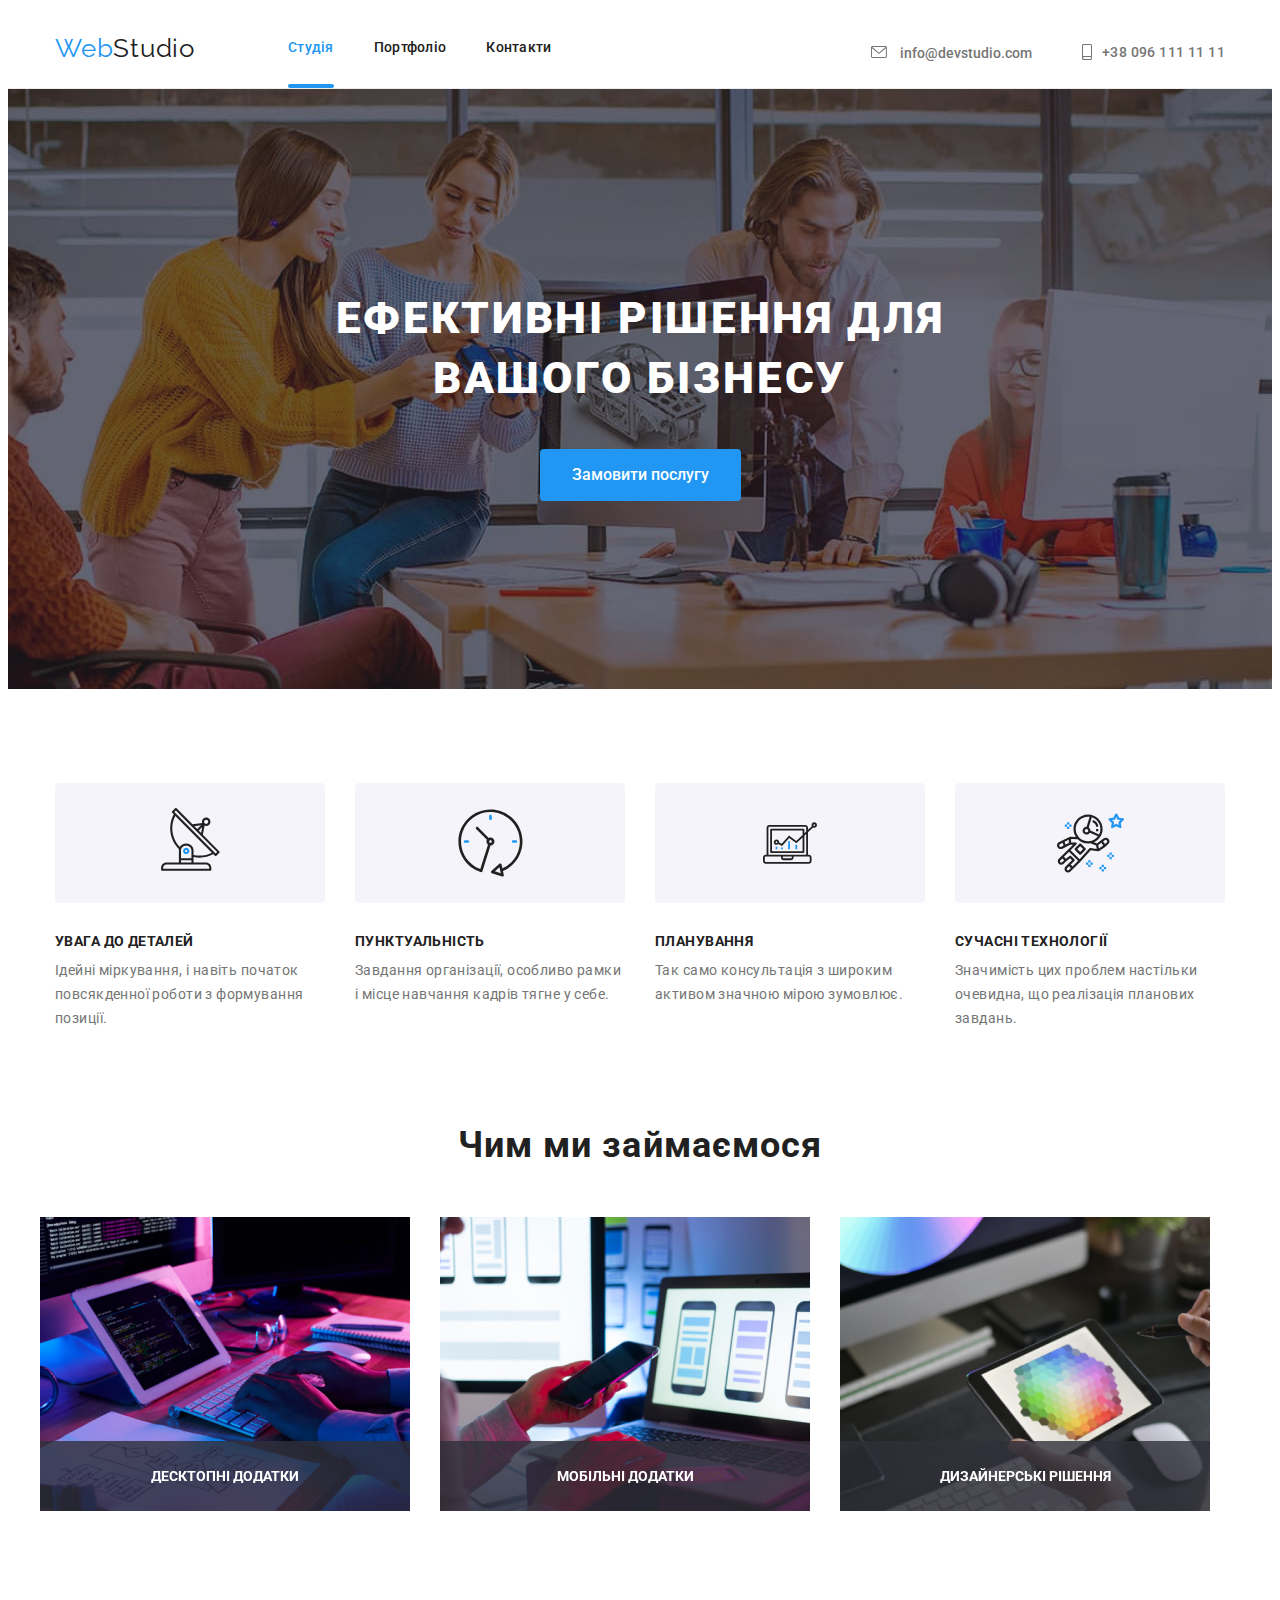
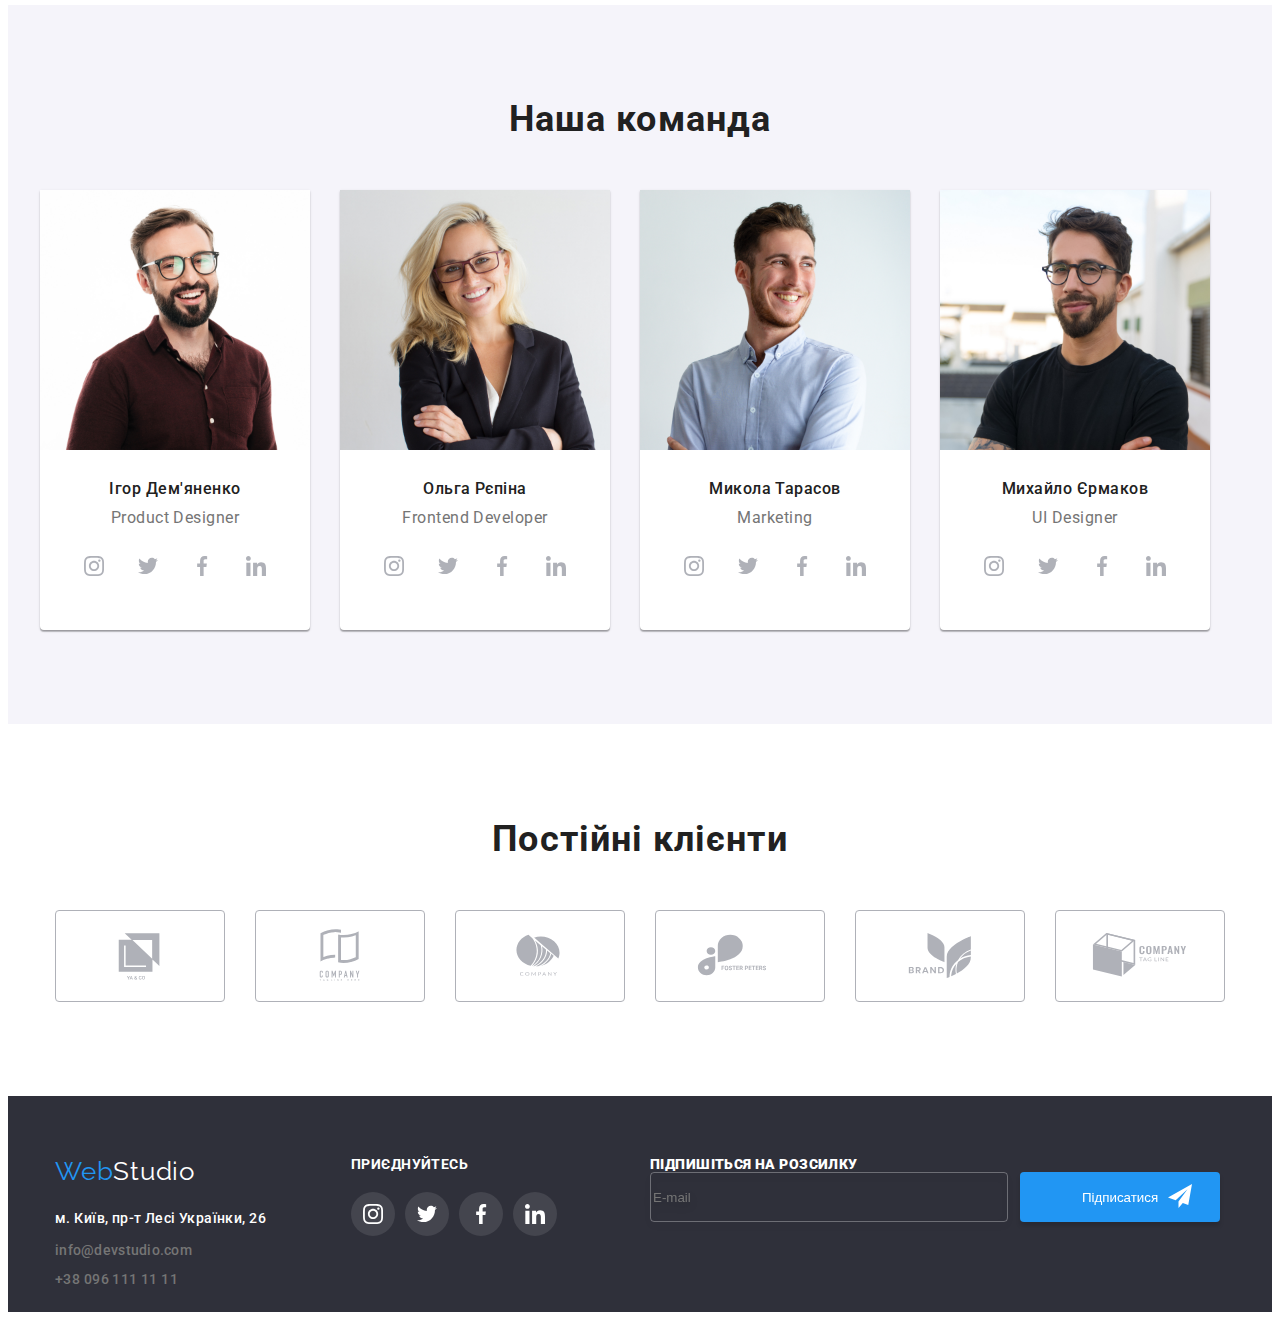
==== commit 99afe245: "correct" ====
--- a/index.html
+++ b/index.html
@@ -46,8 +46,8 @@
 <div class="backdrop is-hidden" data-modal>
 <div class="modal">
 <button class="close-button" data-modal-close>
-    <svg class="close-symbol" width="30" height="30">
-        <use href="./images/closing.svg#icon-close"></use>
+    <svg class="close-symbol" width="18" height="18">
+        <use href="./images/icons.svg#icon-icon-close-btn"></use>
     </svg>
 </button>
 <p class="modal-title">Залиште свої дані, ми вам передзвонимо</p>
@@ -81,7 +81,7 @@
 
 <div class="modal-field">
 <input class="check-modal hiden" type="checkbox" name="policy" id="policy">
-<label class="check-label" for="policy">Погоджуюся з розсилкою та приймаю  Умови договору</label>
+<label class="check-label" for="policy">Погоджуюся з розсилкою та приймаю <span class="text-color"><a href="#">Умови договору</a></span></label>
 </div>
 
 
--- a/css/styles.css
+++ b/css/styles.css
@@ -194,8 +194,7 @@
         
         
         .info{
-        padding-top: 32px;
-        padding-bottom: 32px;
+        
         margin-left: auto;
         display: flex;
         justify-content: center;
@@ -429,7 +428,7 @@
         color: #FFFFFF;
         background-color: #2196F3;
         font-family: inherit;
-        
+        font-weight: 500;
         font-size: 16px;
         line-height: 1.87;
         }
@@ -449,6 +448,7 @@
         }
 
         .close-button{
+            padding: 6px;
             background: transparent;
             border: 1px solid rgba(0, 0, 0, 0.1);
             border: none;
@@ -456,7 +456,11 @@
             right: 8px;
             top: 8px;
             color: #212121;
-        }
+            border: 1px solid rgba(0, 0, 0, 0.1);
+            border-radius: 50%;
+        }
+
+        
      
         .close-button:hover{
             color: #2196F3;
@@ -520,9 +524,11 @@
         border: 1px solid rgba(33, 33, 33, 0.2);
         border-radius: 4px;
         outline: transparent;
-        padding-left: 24px;
-        
-        }
+        padding-left: 42px;
+        
+        }
+
+        
 
         .modal-input:focus{
         border-color: #2196F3;
@@ -534,7 +540,7 @@
 
         .modal-icon{
         position: absolute;
-        left: 3px;
+        left: 12px;
         top: 50%;
         transform: translateY(-50%);
         
@@ -558,7 +564,24 @@
         margin-bottom: 20px;
         }
 
-        
+        .text-area:focus{
+       border: 1px solid #2196F3;
+        }
+
+        .text-area::placeholder{
+            padding-left: 18px;
+            padding-top: 12px;
+            color: rgba(117, 117, 117, 0.5);
+            font-weight: 400;
+            font-size: 12px;
+            line-height: 14px;
+            letter-spacing: 0.01em;
+            width: 416px;
+            height: 96px;
+            left: 592px;
+            top: 531px;
+            font-style: normal;
+        }
 
         .check-label{
         font-family: 'Roboto';
@@ -568,8 +591,7 @@
         line-height: 24px;
         letter-spacing: 0.03em;
         color: #757575;
-        width: 400px;
-        height: 24px;
+        justify-content: center;
         display: flex;
         align-items: center;
         
@@ -580,7 +602,20 @@
         width: 16px;
         height: 15px;
         border: 2px solid #212121;
-        
+        margin-right: 8px;
+        }
+
+        .text-color{
+            letter-spacing: 0.03em;
+            text-decoration-line: underline;
+            
+            color: #2196F3;
+            margin-left: 2px;
+            cursor: pointer;
+        }
+
+        .text-color a{
+            color: #2196F3;
         }
 
         
@@ -619,7 +654,9 @@
             justify-content: center;
             cursor: pointer;
             fill: currentColor;
-        }
+            
+        }
+        
 
         .check-icon{
             position: absolute;
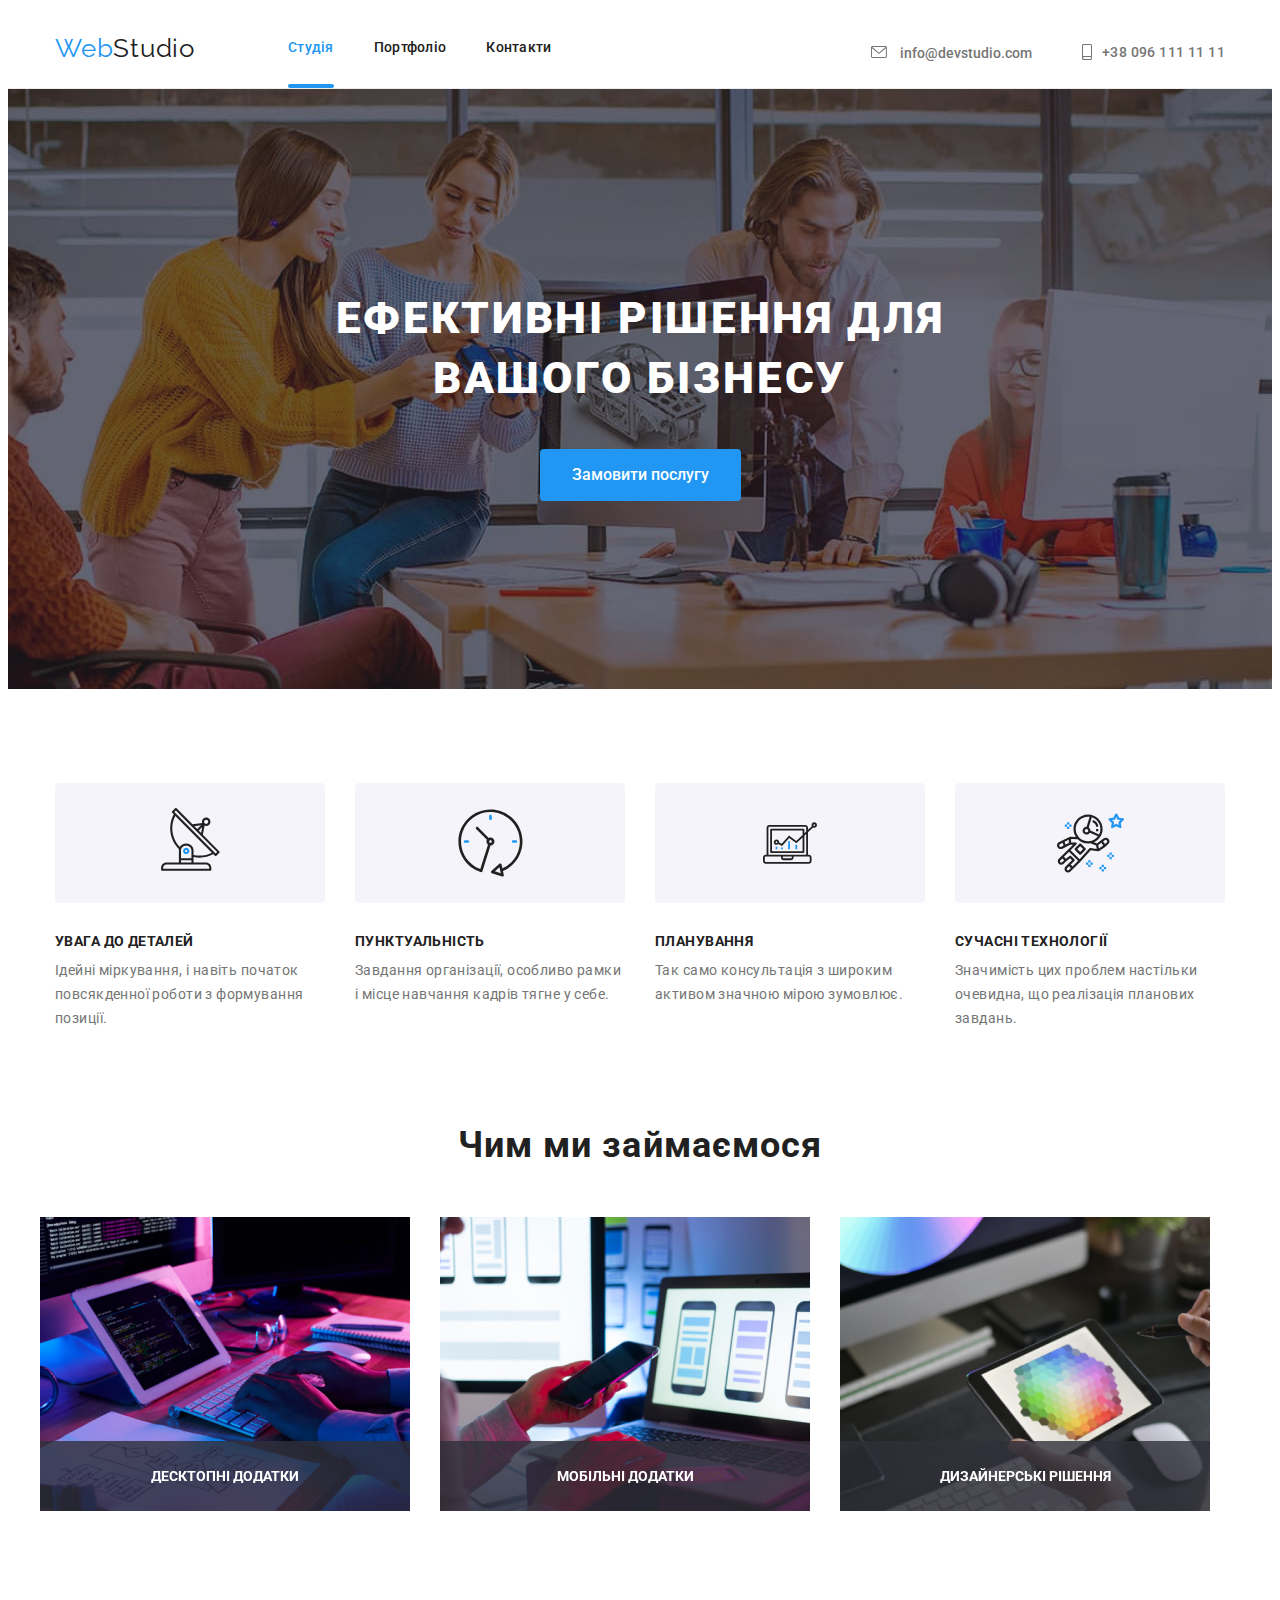
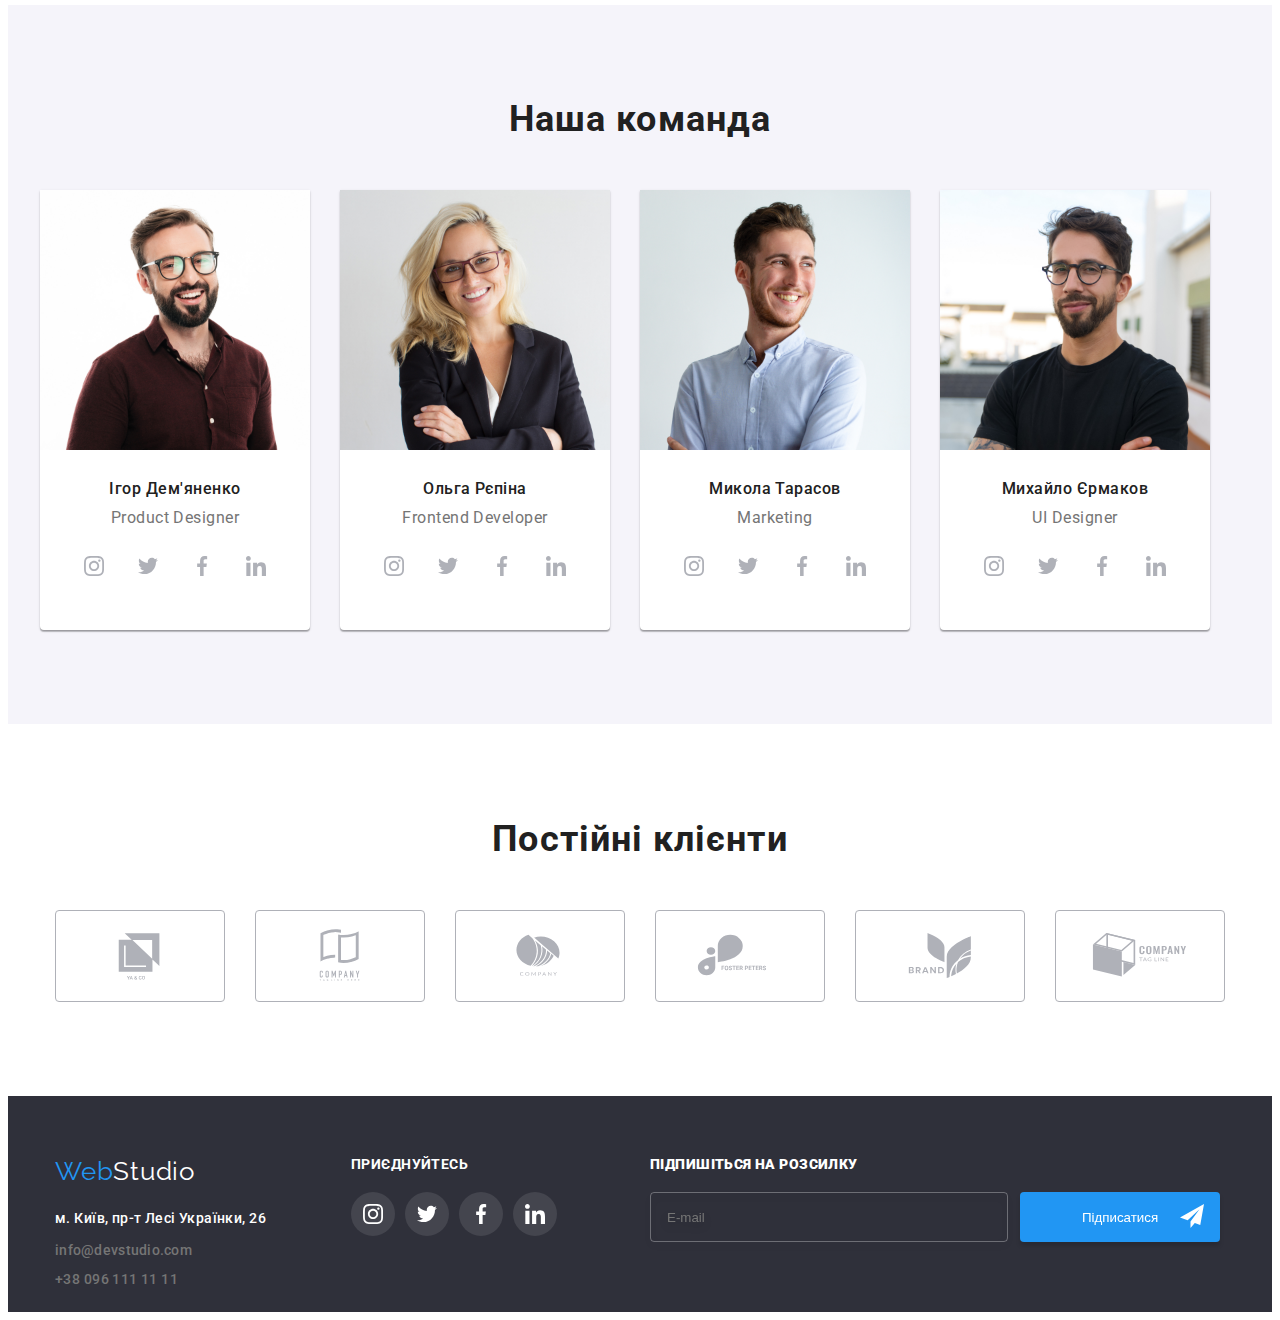
==== commit e1589668: "button" ====
--- a/index.html
+++ b/index.html
@@ -384,12 +384,12 @@
    
    <form class="form-footer">
     <input class="form-input-footer" type="email" name="mail" id="mail" placeholder="E-mail">
-    <div class="sends">
-        <button class="button-submit" type="submit">Підписатися</button>
-        <svg class="send-icon" width="24" height="24">
+    
+        <button class="button-submit" type="submit">Підписатися <svg class="send-icon" width="24" height="24">
             <use href="./images/icons.svg#icon-send"></use>
-        </svg>
-    </div>
+        </svg></button>
+        
+    
    </form>
    
    </div>
--- a/css/styles.css
+++ b/css/styles.css
@@ -610,7 +610,7 @@
             text-decoration-line: underline;
             
             color: #2196F3;
-            margin-left: 2px;
+            margin-left: 4px;
             cursor: pointer;
         }
 
@@ -630,6 +630,7 @@
         
 
         .modal-button{
+            font-weight: 500;
         margin-top: 30px;
         width: 200px;
         height: 50px;
@@ -637,11 +638,18 @@
         top: 713px;
 
        background: #188CE8;
-       box-shadow: 0px 4px 4px rgba(0, 0, 0, 0.15);
+       
        border-radius: 4px;
        color: #FFFFFF;
        border-style: none;
        cursor: pointer;
+        }
+
+        .modal-button:hover,
+        .modal-button:focus{
+            background: #188CE8;
+            box-shadow: 0px 4px 4px rgba(0, 0, 0, 0.15);
+            
         }
 
         .backdrop.is-hidden .modal{
@@ -1273,6 +1281,7 @@
        }
 
        .login-footer-text{
+        
         color: #FFFFFF;
         margin-bottom: 20px;
         font-family: 'Roboto';
@@ -1283,11 +1292,16 @@
         letter-spacing: 0.03em;
         text-transform: uppercase;
         margin-left: 93px;
+        
+       }
+
+       .footer-text{
         margin-bottom: 20px;
+        display: block;
        }
 
        .button-submit{
-        
+        font-weight: 500;
         cursor: pointer;
         color: #FFFFFF;
         background: #2196F3;
@@ -1297,15 +1311,17 @@
         height: 50px;   
         border-style: none;
         margin-left: 12px;
+        position: relative;
         
        }
 
-       .sends{
-        position: relative;
-        
-       }
+       
 
        .send-icon{
+        display: flex;
+        align-items: center;
+        justify-content: center;
+        
         position: absolute;
         fill: #FFFFFF;
         left: 160px;
@@ -1313,7 +1329,7 @@
        }
 
        .form-input-footer{
-        
+        padding-left: 16px;
         justify-content: center;
         border: 1px solid rgba(255, 255, 255, 0.3);
         filter: drop-shadow(0px 4px 4px rgba(0, 0, 0, 0.15));
